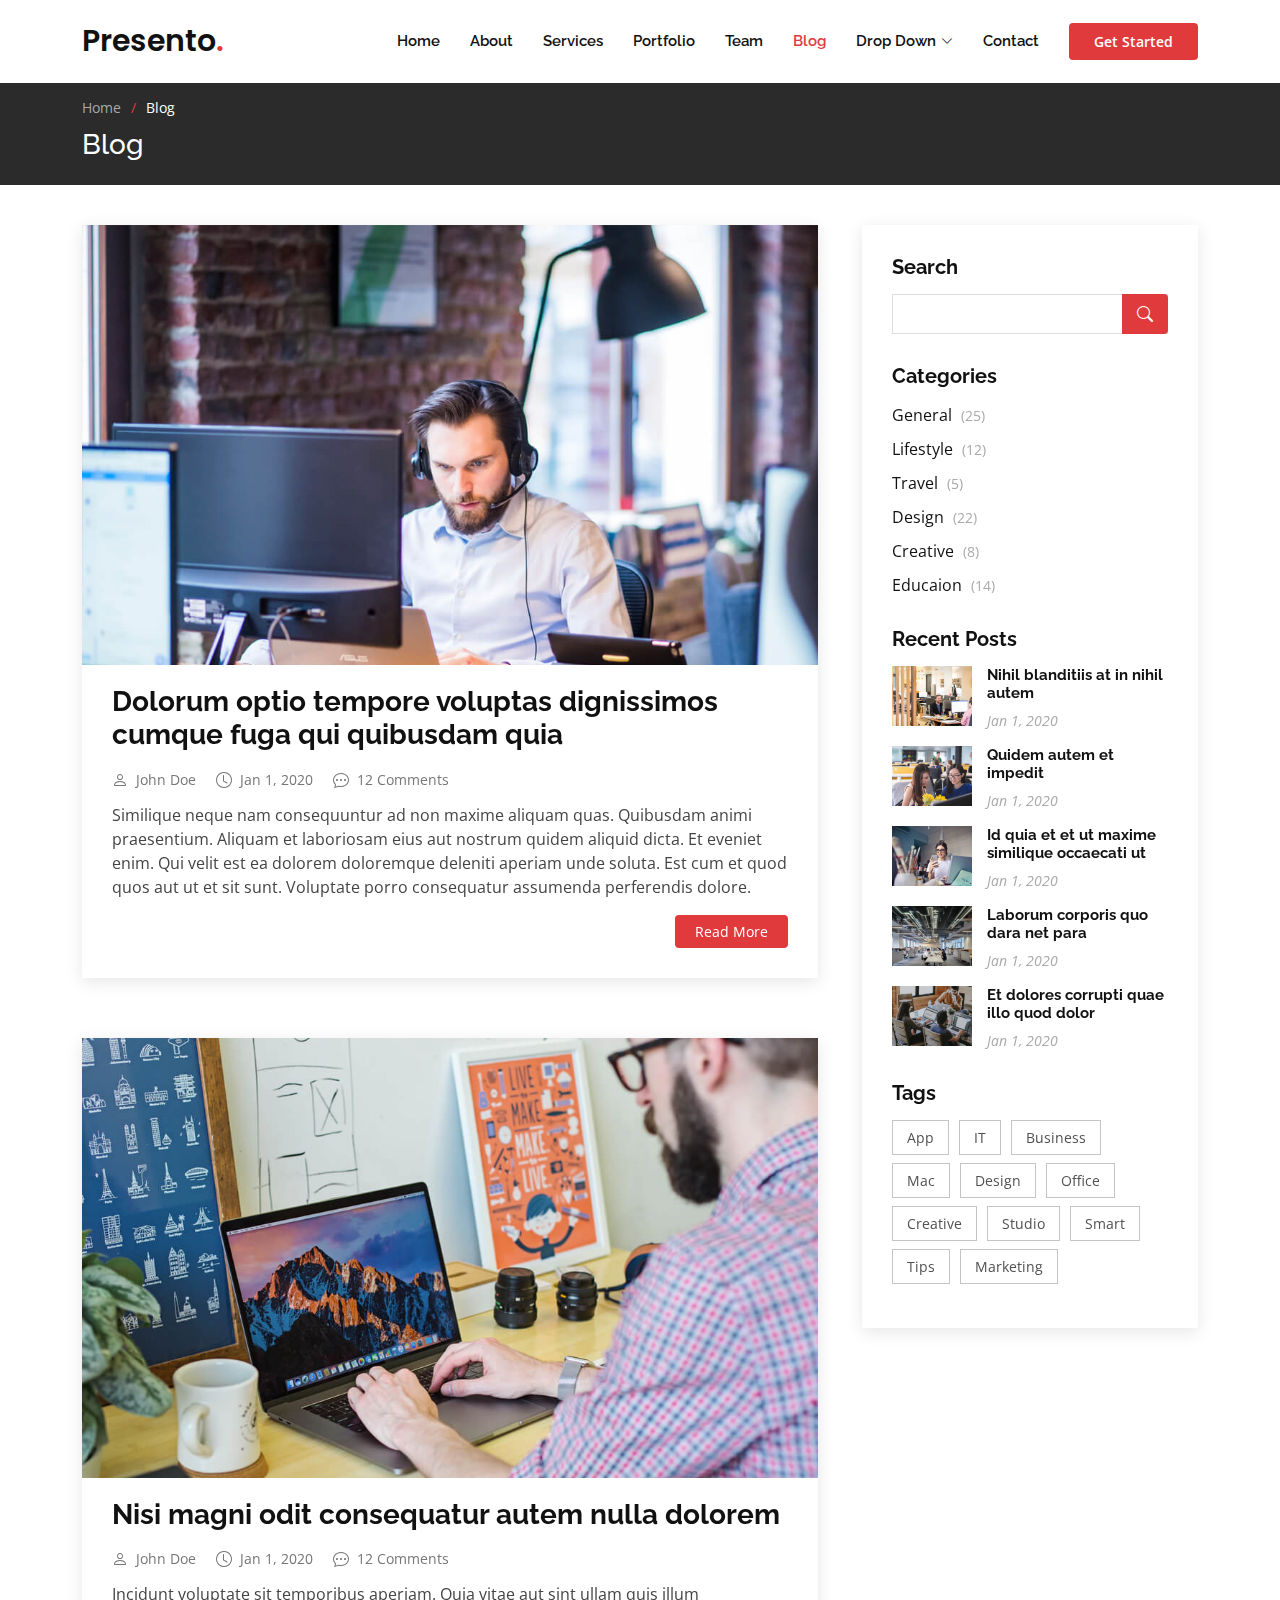
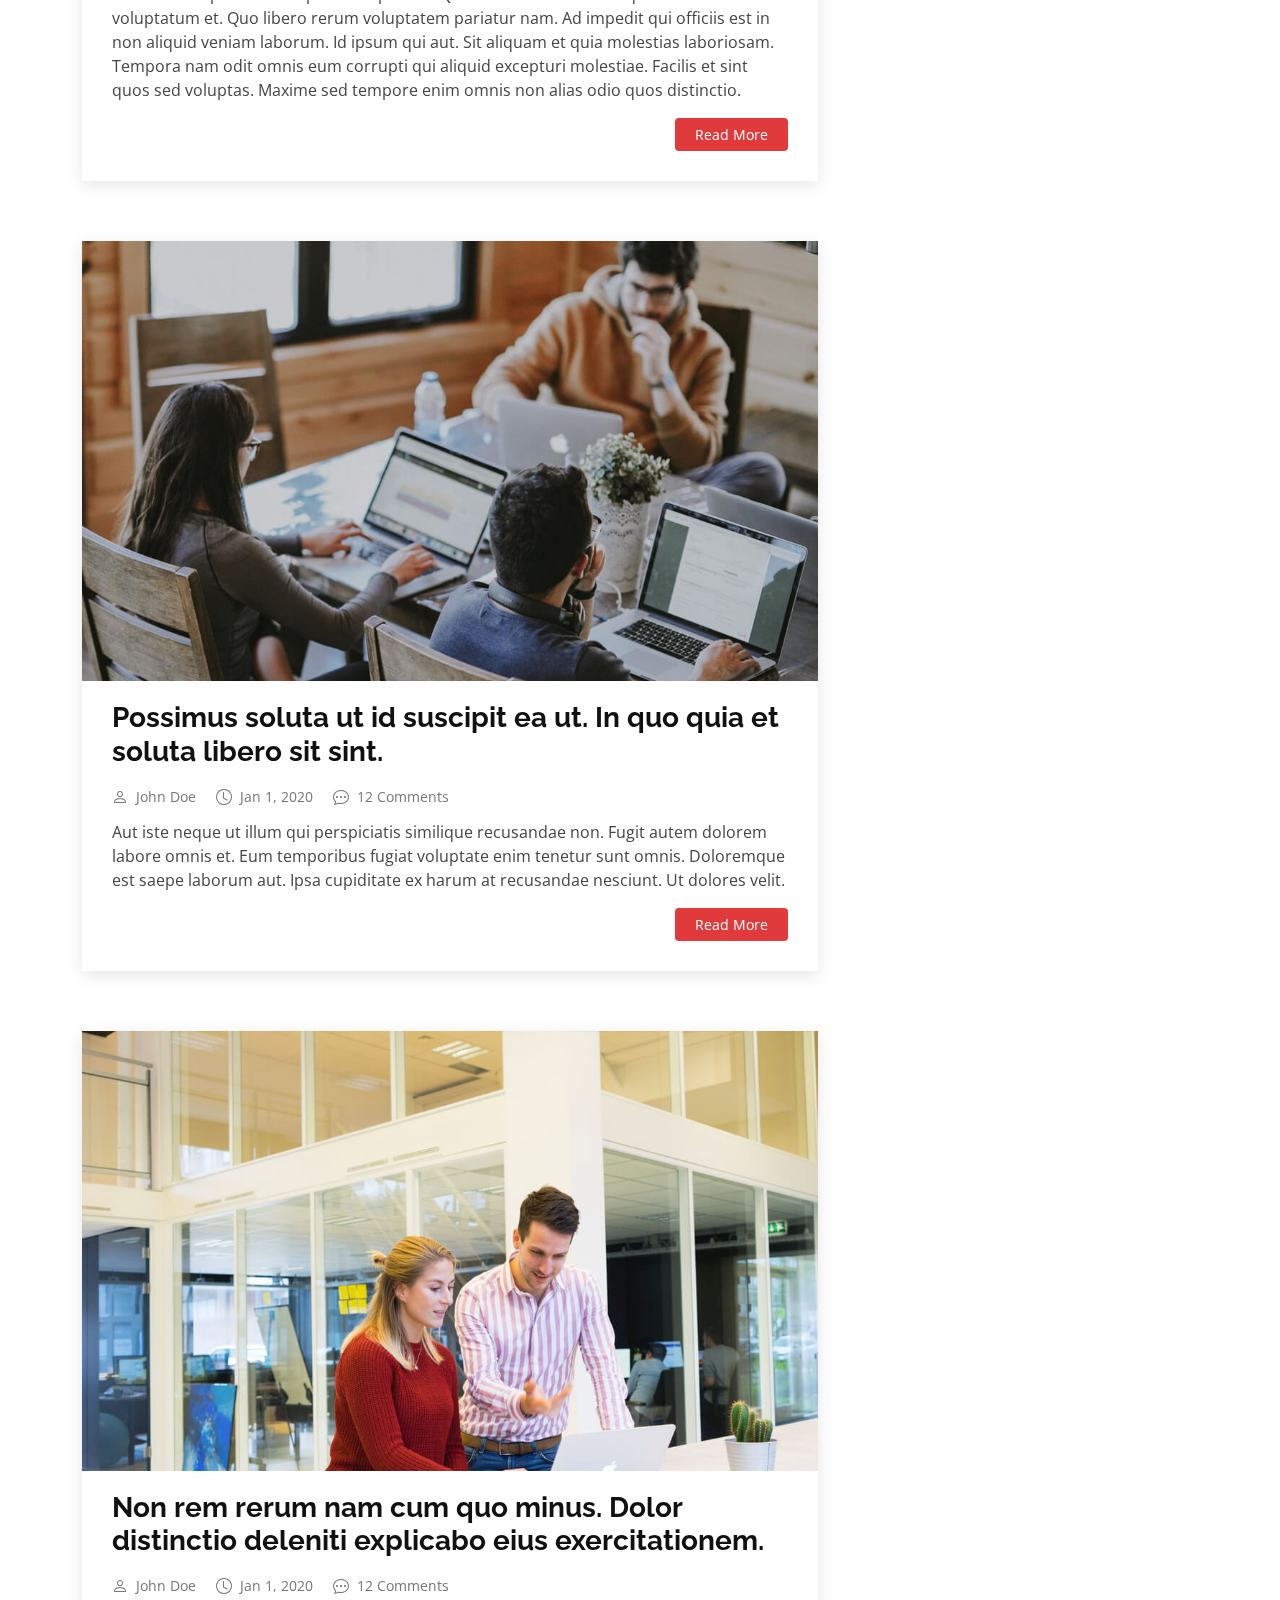
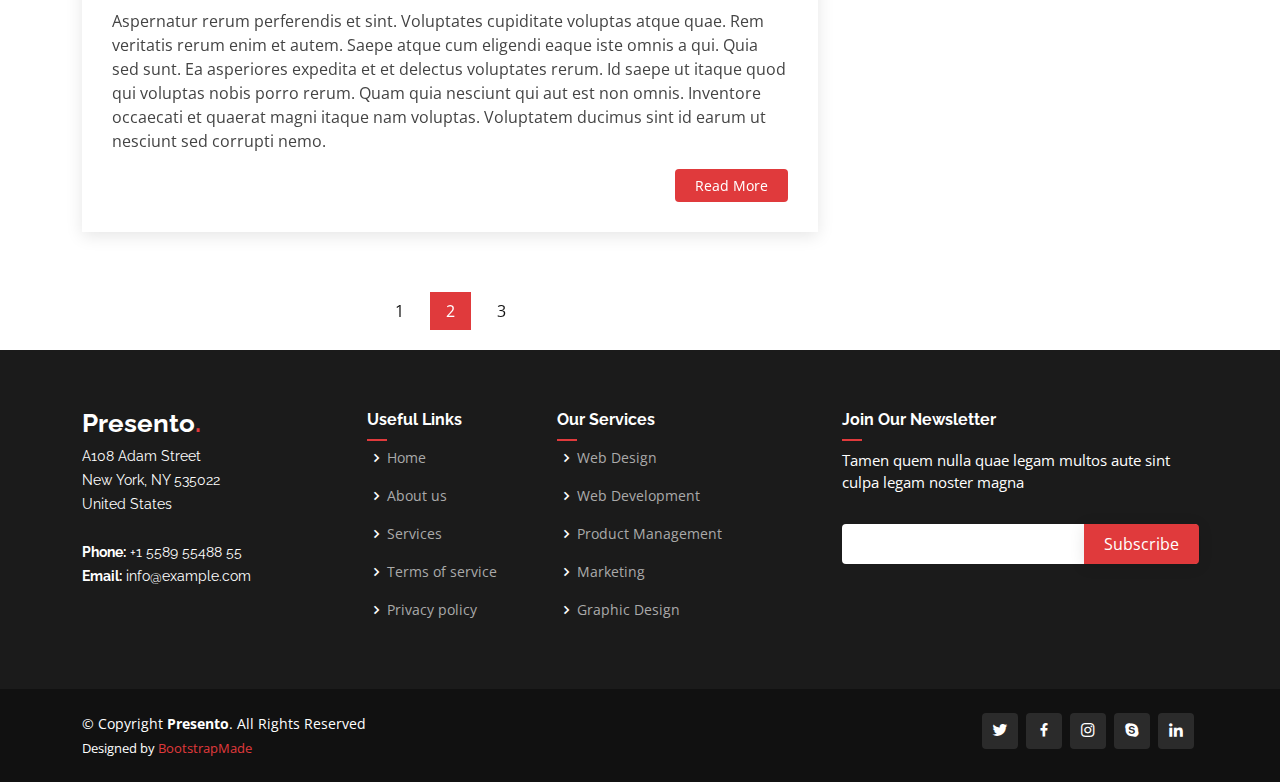
==== blog.html @ 79134aed "Adding HTML Template" ====
<!DOCTYPE html>
<html lang="en">

<head>
  <meta charset="utf-8">
  <meta content="width=device-width, initial-scale=1.0" name="viewport">

  <title>Blog - Presento Bootstrap Template</title>
  <meta content="" name="description">
  <meta content="" name="keywords">

  <!-- Favicons -->
  <link href="assets/img/favicon.png" rel="icon">
  <link href="assets/img/apple-touch-icon.png" rel="apple-touch-icon">

  <!-- Google Fonts -->
  <link href="https://fonts.googleapis.com/css?family=Open+Sans:300,300i,400,400i,600,600i,700,700i|Raleway:300,300i,400,400i,500,500i,600,600i,700,700i|Poppins:300,300i,400,400i,500,500i,600,600i,700,700i" rel="stylesheet">

  <!-- Vendor CSS Files -->
  <link href="assets/vendor/aos/aos.css" rel="stylesheet">
  <link href="assets/vendor/bootstrap/css/bootstrap.min.css" rel="stylesheet">
  <link href="assets/vendor/bootstrap-icons/bootstrap-icons.css" rel="stylesheet">
  <link href="assets/vendor/boxicons/css/boxicons.min.css" rel="stylesheet">
  <link href="assets/vendor/glightbox/css/glightbox.min.css" rel="stylesheet">
  <link href="assets/vendor/remixicon/remixicon.css" rel="stylesheet">
  <link href="assets/vendor/swiper/swiper-bundle.min.css" rel="stylesheet">

  <!-- Template Main CSS File -->
  <link href="assets/css/style.css" rel="stylesheet">

  <!-- =======================================================
  * Template Name: Presento - v3.8.1
  * Template URL: https://bootstrapmade.com/presento-bootstrap-corporate-template/
  * Author: BootstrapMade.com
  * License: https://bootstrapmade.com/license/
  ======================================================== -->
</head>

<body>

  <!-- ======= Header ======= -->
  <header id="header" class="fixed-top d-flex align-items-center">
    <div class="container d-flex align-items-center">
      <h1 class="logo me-auto"><a href="index.html">Presento<span>.</span></a></h1>
      <!-- Uncomment below if you prefer to use an image logo -->
      <!-- <a href="index.html" class="logo me-auto"><img src="assets/img/logo.png" alt=""></a>-->

      <nav id="navbar" class="navbar order-last order-lg-0">
        <ul>
          <li><a class="nav-link scrollto " href="#hero">Home</a></li>
          <li><a class="nav-link scrollto" href="#about">About</a></li>
          <li><a class="nav-link scrollto" href="#services">Services</a></li>
          <li><a class="nav-link scrollto " href="#portfolio">Portfolio</a></li>
          <li><a class="nav-link scrollto" href="#team">Team</a></li>
          <li><a class="active" href="blog.html">Blog</a></li>
          <li class="dropdown"><a href="#"><span>Drop Down</span> <i class="bi bi-chevron-down"></i></a>
            <ul>
              <li><a href="#">Drop Down 1</a></li>
              <li class="dropdown"><a href="#"><span>Deep Drop Down</span> <i class="bi bi-chevron-right"></i></a>
                <ul>
                  <li><a href="#">Deep Drop Down 1</a></li>
                  <li><a href="#">Deep Drop Down 2</a></li>
                  <li><a href="#">Deep Drop Down 3</a></li>
                  <li><a href="#">Deep Drop Down 4</a></li>
                  <li><a href="#">Deep Drop Down 5</a></li>
                </ul>
              </li>
              <li><a href="#">Drop Down 2</a></li>
              <li><a href="#">Drop Down 3</a></li>
              <li><a href="#">Drop Down 4</a></li>
            </ul>
          </li>
          <li><a class="nav-link scrollto" href="#contact">Contact</a></li>
        </ul>
        <i class="bi bi-list mobile-nav-toggle"></i>
      </nav><!-- .navbar -->

      <a href="#about" class="get-started-btn scrollto">Get Started</a>
    </div>
  </header><!-- End Header -->

  <main id="main">

    <!-- ======= Breadcrumbs ======= -->
    <section class="breadcrumbs">
      <div class="container">

        <ol>
          <li><a href="index.html">Home</a></li>
          <li>Blog</li>
        </ol>
        <h2>Blog</h2>

      </div>
    </section><!-- End Breadcrumbs -->

    <!-- ======= Blog Section ======= -->
    <section id="blog" class="blog">
      <div class="container" data-aos="fade-up">

        <div class="row">

          <div class="col-lg-8 entries">

            <article class="entry">

              <div class="entry-img">
                <img src="assets/img/blog/blog-1.jpg" alt="" class="img-fluid">
              </div>

              <h2 class="entry-title">
                <a href="blog-single.html">Dolorum optio tempore voluptas dignissimos cumque fuga qui quibusdam quia</a>
              </h2>

              <div class="entry-meta">
                <ul>
                  <li class="d-flex align-items-center"><i class="bi bi-person"></i> <a href="blog-single.html">John Doe</a></li>
                  <li class="d-flex align-items-center"><i class="bi bi-clock"></i> <a href="blog-single.html"><time datetime="2020-01-01">Jan 1, 2020</time></a></li>
                  <li class="d-flex align-items-center"><i class="bi bi-chat-dots"></i> <a href="blog-single.html">12 Comments</a></li>
                </ul>
              </div>

              <div class="entry-content">
                <p>
                  Similique neque nam consequuntur ad non maxime aliquam quas. Quibusdam animi praesentium. Aliquam et laboriosam eius aut nostrum quidem aliquid dicta.
                  Et eveniet enim. Qui velit est ea dolorem doloremque deleniti aperiam unde soluta. Est cum et quod quos aut ut et sit sunt. Voluptate porro consequatur assumenda perferendis dolore.
                </p>
                <div class="read-more">
                  <a href="blog-single.html">Read More</a>
                </div>
              </div>

            </article><!-- End blog entry -->

            <article class="entry">

              <div class="entry-img">
                <img src="assets/img/blog/blog-2.jpg" alt="" class="img-fluid">
              </div>

              <h2 class="entry-title">
                <a href="blog-single.html">Nisi magni odit consequatur autem nulla dolorem</a>
              </h2>

              <div class="entry-meta">
                <ul>
                  <li class="d-flex align-items-center"><i class="bi bi-person"></i> <a href="blog-single.html">John Doe</a></li>
                  <li class="d-flex align-items-center"><i class="bi bi-clock"></i> <a href="blog-single.html"><time datetime="2020-01-01">Jan 1, 2020</time></a></li>
                  <li class="d-flex align-items-center"><i class="bi bi-chat-dots"></i> <a href="blog-single.html">12 Comments</a></li>
                </ul>
              </div>

              <div class="entry-content">
                <p>
                  Incidunt voluptate sit temporibus aperiam. Quia vitae aut sint ullam quis illum voluptatum et. Quo libero rerum voluptatem pariatur nam.
                  Ad impedit qui officiis est in non aliquid veniam laborum. Id ipsum qui aut. Sit aliquam et quia molestias laboriosam. Tempora nam odit omnis eum corrupti qui aliquid excepturi molestiae. Facilis et sint quos sed voluptas. Maxime sed tempore enim omnis non alias odio quos distinctio.
                </p>
                <div class="read-more">
                  <a href="blog-single.html">Read More</a>
                </div>
              </div>

            </article><!-- End blog entry -->

            <article class="entry">

              <div class="entry-img">
                <img src="assets/img/blog/blog-3.jpg" alt="" class="img-fluid">
              </div>

              <h2 class="entry-title">
                <a href="blog-single.html">Possimus soluta ut id suscipit ea ut. In quo quia et soluta libero sit sint.</a>
              </h2>

              <div class="entry-meta">
                <ul>
                  <li class="d-flex align-items-center"><i class="bi bi-person"></i> <a href="blog-single.html">John Doe</a></li>
                  <li class="d-flex align-items-center"><i class="bi bi-clock"></i> <a href="blog-single.html"><time datetime="2020-01-01">Jan 1, 2020</time></a></li>
                  <li class="d-flex align-items-center"><i class="bi bi-chat-dots"></i> <a href="blog-single.html">12 Comments</a></li>
                </ul>
              </div>

              <div class="entry-content">
                <p>
                  Aut iste neque ut illum qui perspiciatis similique recusandae non. Fugit autem dolorem labore omnis et. Eum temporibus fugiat voluptate enim tenetur sunt omnis.
                  Doloremque est saepe laborum aut. Ipsa cupiditate ex harum at recusandae nesciunt. Ut dolores velit.
                </p>
                <div class="read-more">
                  <a href="blog-single.html">Read More</a>
                </div>
              </div>

            </article><!-- End blog entry -->

            <article class="entry">

              <div class="entry-img">
                <img src="assets/img/blog/blog-4.jpg" alt="" class="img-fluid">
              </div>

              <h2 class="entry-title">
                <a href="blog-single.html">Non rem rerum nam cum quo minus. Dolor distinctio deleniti explicabo eius exercitationem.</a>
              </h2>

              <div class="entry-meta">
                <ul>
                  <li class="d-flex align-items-center"><i class="bi bi-person"></i> <a href="blog-single.html">John Doe</a></li>
                  <li class="d-flex align-items-center"><i class="bi bi-clock"></i> <a href="blog-single.html"><time datetime="2020-01-01">Jan 1, 2020</time></a></li>
                  <li class="d-flex align-items-center"><i class="bi bi-chat-dots"></i> <a href="blog-single.html">12 Comments</a></li>
                </ul>
              </div>

              <div class="entry-content">
                <p>
                  Aspernatur rerum perferendis et sint. Voluptates cupiditate voluptas atque quae. Rem veritatis rerum enim et autem. Saepe atque cum eligendi eaque iste omnis a qui.
                  Quia sed sunt. Ea asperiores expedita et et delectus voluptates rerum. Id saepe ut itaque quod qui voluptas nobis porro rerum. Quam quia nesciunt qui aut est non omnis. Inventore occaecati et quaerat magni itaque nam voluptas. Voluptatem ducimus sint id earum ut nesciunt sed corrupti nemo.
                </p>
                <div class="read-more">
                  <a href="blog-single.html">Read More</a>
                </div>
              </div>

            </article><!-- End blog entry -->

            <div class="blog-pagination">
              <ul class="justify-content-center">
                <li><a href="#">1</a></li>
                <li class="active"><a href="#">2</a></li>
                <li><a href="#">3</a></li>
              </ul>
            </div>

          </div><!-- End blog entries list -->

          <div class="col-lg-4">

            <div class="sidebar">

              <h3 class="sidebar-title">Search</h3>
              <div class="sidebar-item search-form">
                <form action="">
                  <input type="text">
                  <button type="submit"><i class="bi bi-search"></i></button>
                </form>
              </div><!-- End sidebar search formn-->

              <h3 class="sidebar-title">Categories</h3>
              <div class="sidebar-item categories">
                <ul>
                  <li><a href="#">General <span>(25)</span></a></li>
                  <li><a href="#">Lifestyle <span>(12)</span></a></li>
                  <li><a href="#">Travel <span>(5)</span></a></li>
                  <li><a href="#">Design <span>(22)</span></a></li>
                  <li><a href="#">Creative <span>(8)</span></a></li>
                  <li><a href="#">Educaion <span>(14)</span></a></li>
                </ul>
              </div><!-- End sidebar categories-->

              <h3 class="sidebar-title">Recent Posts</h3>
              <div class="sidebar-item recent-posts">
                <div class="post-item clearfix">
                  <img src="assets/img/blog/blog-recent-1.jpg" alt="">
                  <h4><a href="blog-single.html">Nihil blanditiis at in nihil autem</a></h4>
                  <time datetime="2020-01-01">Jan 1, 2020</time>
                </div>

                <div class="post-item clearfix">
                  <img src="assets/img/blog/blog-recent-2.jpg" alt="">
                  <h4><a href="blog-single.html">Quidem autem et impedit</a></h4>
                  <time datetime="2020-01-01">Jan 1, 2020</time>
                </div>

                <div class="post-item clearfix">
                  <img src="assets/img/blog/blog-recent-3.jpg" alt="">
                  <h4><a href="blog-single.html">Id quia et et ut maxime similique occaecati ut</a></h4>
                  <time datetime="2020-01-01">Jan 1, 2020</time>
                </div>

                <div class="post-item clearfix">
                  <img src="assets/img/blog/blog-recent-4.jpg" alt="">
                  <h4><a href="blog-single.html">Laborum corporis quo dara net para</a></h4>
                  <time datetime="2020-01-01">Jan 1, 2020</time>
                </div>

                <div class="post-item clearfix">
                  <img src="assets/img/blog/blog-recent-5.jpg" alt="">
                  <h4><a href="blog-single.html">Et dolores corrupti quae illo quod dolor</a></h4>
                  <time datetime="2020-01-01">Jan 1, 2020</time>
                </div>

              </div><!-- End sidebar recent posts-->

              <h3 class="sidebar-title">Tags</h3>
              <div class="sidebar-item tags">
                <ul>
                  <li><a href="#">App</a></li>
                  <li><a href="#">IT</a></li>
                  <li><a href="#">Business</a></li>
                  <li><a href="#">Mac</a></li>
                  <li><a href="#">Design</a></li>
                  <li><a href="#">Office</a></li>
                  <li><a href="#">Creative</a></li>
                  <li><a href="#">Studio</a></li>
                  <li><a href="#">Smart</a></li>
                  <li><a href="#">Tips</a></li>
                  <li><a href="#">Marketing</a></li>
                </ul>
              </div><!-- End sidebar tags-->

            </div><!-- End sidebar -->

          </div><!-- End blog sidebar -->

        </div>

      </div>
    </section><!-- End Blog Section -->

  </main><!-- End #main -->

  <!-- ======= Footer ======= -->
  <footer id="footer">

    <div class="footer-top">
      <div class="container">
        <div class="row">

          <div class="col-lg-3 col-md-6 footer-contact">
            <h3>Presento<span>.</span></h3>
            <p>
              A108 Adam Street <br>
              New York, NY 535022<br>
              United States <br><br>
              <strong>Phone:</strong> +1 5589 55488 55<br>
              <strong>Email:</strong> info@example.com<br>
            </p>
          </div>

          <div class="col-lg-2 col-md-6 footer-links">
            <h4>Useful Links</h4>
            <ul>
              <li><i class="bx bx-chevron-right"></i> <a href="#">Home</a></li>
              <li><i class="bx bx-chevron-right"></i> <a href="#">About us</a></li>
              <li><i class="bx bx-chevron-right"></i> <a href="#">Services</a></li>
              <li><i class="bx bx-chevron-right"></i> <a href="#">Terms of service</a></li>
              <li><i class="bx bx-chevron-right"></i> <a href="#">Privacy policy</a></li>
            </ul>
          </div>

          <div class="col-lg-3 col-md-6 footer-links">
            <h4>Our Services</h4>
            <ul>
              <li><i class="bx bx-chevron-right"></i> <a href="#">Web Design</a></li>
              <li><i class="bx bx-chevron-right"></i> <a href="#">Web Development</a></li>
              <li><i class="bx bx-chevron-right"></i> <a href="#">Product Management</a></li>
              <li><i class="bx bx-chevron-right"></i> <a href="#">Marketing</a></li>
              <li><i class="bx bx-chevron-right"></i> <a href="#">Graphic Design</a></li>
            </ul>
          </div>

          <div class="col-lg-4 col-md-6 footer-newsletter">
            <h4>Join Our Newsletter</h4>
            <p>Tamen quem nulla quae legam multos aute sint culpa legam noster magna</p>
            <form action="" method="post">
              <input type="email" name="email"><input type="submit" value="Subscribe">
            </form>
          </div>

        </div>
      </div>
    </div>

    <div class="container d-md-flex py-4">

      <div class="me-md-auto text-center text-md-start">
        <div class="copyright">
          &copy; Copyright <strong><span>Presento</span></strong>. All Rights Reserved
        </div>
        <div class="credits">
          <!-- All the links in the footer should remain intact. -->
          <!-- You can delete the links only if you purchased the pro version. -->
          <!-- Licensing information: https://bootstrapmade.com/license/ -->
          <!-- Purchase the pro version with working PHP/AJAX contact form: https://bootstrapmade.com/presento-bootstrap-corporate-template/ -->
          Designed by <a href="https://bootstrapmade.com/">BootstrapMade</a>
        </div>
      </div>
      <div class="social-links text-center text-md-end pt-3 pt-md-0">
        <a href="#" class="twitter"><i class="bx bxl-twitter"></i></a>
        <a href="#" class="facebook"><i class="bx bxl-facebook"></i></a>
        <a href="#" class="instagram"><i class="bx bxl-instagram"></i></a>
        <a href="#" class="google-plus"><i class="bx bxl-skype"></i></a>
        <a href="#" class="linkedin"><i class="bx bxl-linkedin"></i></a>
      </div>
    </div>
  </footer><!-- End Footer -->

  <a href="#" class="back-to-top d-flex align-items-center justify-content-center"><i class="bi bi-arrow-up-short"></i></a>

  <!-- Vendor JS Files -->
  <script src="assets/vendor/purecounter/purecounter_vanilla.js"></script>
  <script src="assets/vendor/aos/aos.js"></script>
  <script src="assets/vendor/bootstrap/js/bootstrap.bundle.min.js"></script>
  <script src="assets/vendor/glightbox/js/glightbox.min.js"></script>
  <script src="assets/vendor/isotope-layout/isotope.pkgd.min.js"></script>
  <script src="assets/vendor/swiper/swiper-bundle.min.js"></script>
  <script src="assets/vendor/php-email-form/validate.js"></script>

  <!-- Template Main JS File -->
  <script src="assets/js/main.js"></script>

</body>

</html>
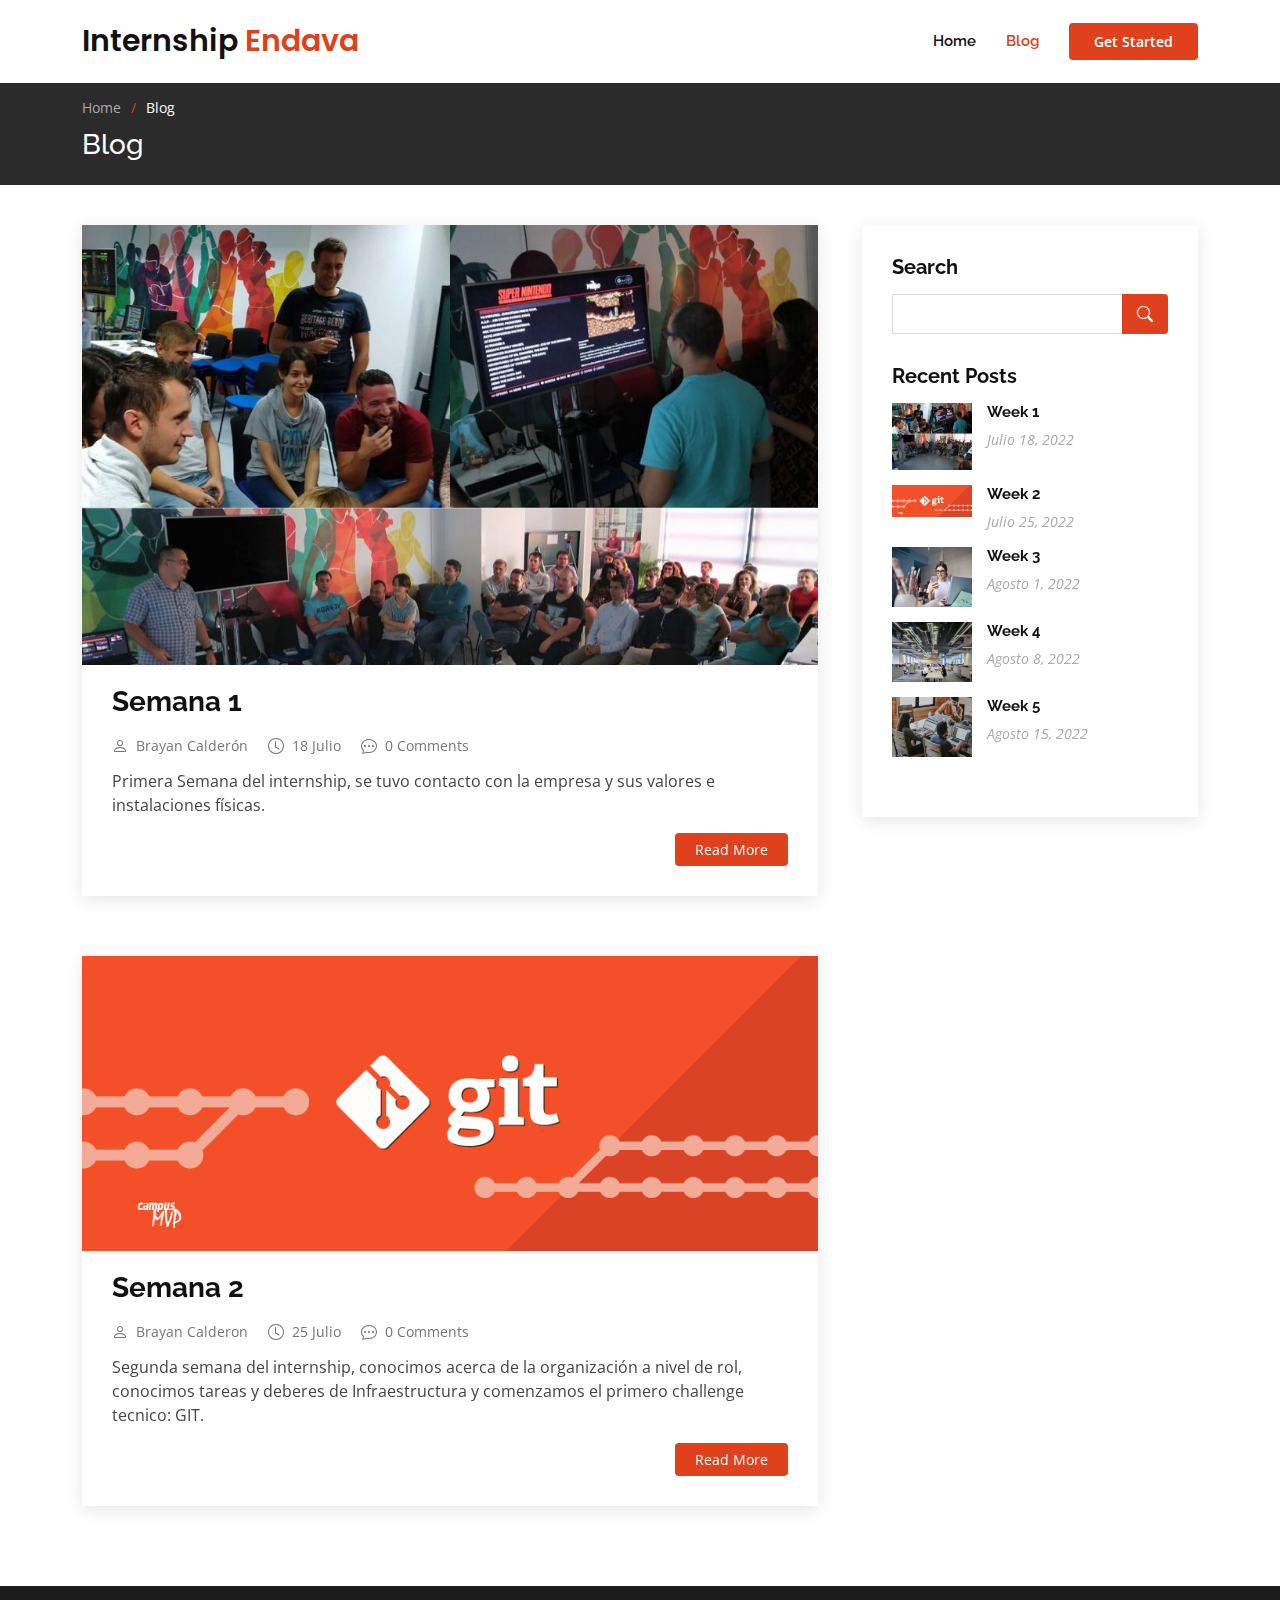
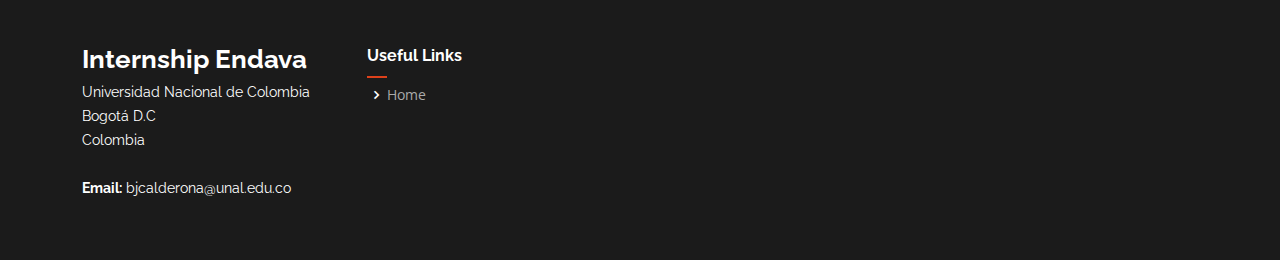
==== commit f7cef4c4: "Se han agregado la semana 1 y 2 del internship, se ha arreglado la pagina de blogs, y pequeños arreg" ====
--- a/blog.html
+++ b/blog.html
@@ -5,7 +5,7 @@
   <meta charset="utf-8">
   <meta content="width=device-width, initial-scale=1.0" name="viewport">
 
-  <title>Blog - Presento Bootstrap Template</title>
+  <title>Blog</title>
   <meta content="" name="description">
   <meta content="" name="keywords">
 
@@ -41,41 +41,19 @@
   <!-- ======= Header ======= -->
   <header id="header" class="fixed-top d-flex align-items-center">
     <div class="container d-flex align-items-center">
-      <h1 class="logo me-auto"><a href="index.html">Presento<span>.</span></a></h1>
+      <h1 class="logo me-auto"><a href="index.html">Internship <span>Endava</span></a></h1>
       <!-- Uncomment below if you prefer to use an image logo -->
       <!-- <a href="index.html" class="logo me-auto"><img src="assets/img/logo.png" alt=""></a>-->
 
       <nav id="navbar" class="navbar order-last order-lg-0">
         <ul>
-          <li><a class="nav-link scrollto " href="#hero">Home</a></li>
-          <li><a class="nav-link scrollto" href="#about">About</a></li>
-          <li><a class="nav-link scrollto" href="#services">Services</a></li>
-          <li><a class="nav-link scrollto " href="#portfolio">Portfolio</a></li>
-          <li><a class="nav-link scrollto" href="#team">Team</a></li>
+          <li><a class="nav-link scrollto " href="index.html">Home</a></li>
           <li><a class="active" href="blog.html">Blog</a></li>
-          <li class="dropdown"><a href="#"><span>Drop Down</span> <i class="bi bi-chevron-down"></i></a>
-            <ul>
-              <li><a href="#">Drop Down 1</a></li>
-              <li class="dropdown"><a href="#"><span>Deep Drop Down</span> <i class="bi bi-chevron-right"></i></a>
-                <ul>
-                  <li><a href="#">Deep Drop Down 1</a></li>
-                  <li><a href="#">Deep Drop Down 2</a></li>
-                  <li><a href="#">Deep Drop Down 3</a></li>
-                  <li><a href="#">Deep Drop Down 4</a></li>
-                  <li><a href="#">Deep Drop Down 5</a></li>
-                </ul>
-              </li>
-              <li><a href="#">Drop Down 2</a></li>
-              <li><a href="#">Drop Down 3</a></li>
-              <li><a href="#">Drop Down 4</a></li>
-            </ul>
-          </li>
-          <li><a class="nav-link scrollto" href="#contact">Contact</a></li>
         </ul>
         <i class="bi bi-list mobile-nav-toggle"></i>
       </nav><!-- .navbar -->
 
-      <a href="#about" class="get-started-btn scrollto">Get Started</a>
+      <a href="index.html" class="get-started-btn scrollto">Get Started</a>
     </div>
   </header><!-- End Header -->
 
@@ -105,28 +83,27 @@
             <article class="entry">
 
               <div class="entry-img">
-                <img src="assets/img/blog/blog-1.jpg" alt="" class="img-fluid">
+                <img src="assets/img/blog/week1/passiton.jpg" alt="" class="img-fluid">
               </div>
 
               <h2 class="entry-title">
-                <a href="blog-single.html">Dolorum optio tempore voluptas dignissimos cumque fuga qui quibusdam quia</a>
+                <a href="weeks/week1.html">Semana 1 </a>
               </h2>
 
               <div class="entry-meta">
                 <ul>
-                  <li class="d-flex align-items-center"><i class="bi bi-person"></i> <a href="blog-single.html">John Doe</a></li>
-                  <li class="d-flex align-items-center"><i class="bi bi-clock"></i> <a href="blog-single.html"><time datetime="2020-01-01">Jan 1, 2020</time></a></li>
-                  <li class="d-flex align-items-center"><i class="bi bi-chat-dots"></i> <a href="blog-single.html">12 Comments</a></li>
+                  <li class="d-flex align-items-center"><i class="bi bi-person"></i> <a href="blog-single.html">Brayan Calderón</a></li>
+                  <li class="d-flex align-items-center"><i class="bi bi-clock"></i> <a href="blog-single.html"><time datetime="2020-01-01">18 Julio</time></a></li>
+                  <li class="d-flex align-items-center"><i class="bi bi-chat-dots"></i> <a href="blog-single.html">0 Comments</a></li>
                 </ul>
               </div>
 
               <div class="entry-content">
                 <p>
-                  Similique neque nam consequuntur ad non maxime aliquam quas. Quibusdam animi praesentium. Aliquam et laboriosam eius aut nostrum quidem aliquid dicta.
-                  Et eveniet enim. Qui velit est ea dolorem doloremque deleniti aperiam unde soluta. Est cum et quod quos aut ut et sit sunt. Voluptate porro consequatur assumenda perferendis dolore.
+                  Primera Semana del internship, se tuvo contacto con la empresa y sus valores e instalaciones físicas.
                 </p>
                 <div class="read-more">
-                  <a href="blog-single.html">Read More</a>
+                  <a href="weeks/week1.html">Read More</a>
                 </div>
               </div>
 
@@ -135,100 +112,36 @@
             <article class="entry">
 
               <div class="entry-img">
-                <img src="assets/img/blog/blog-2.jpg" alt="" class="img-fluid">
+                <img src="assets/img/blog/week2/git.png" alt="" class="img-fluid">
               </div>
 
               <h2 class="entry-title">
-                <a href="blog-single.html">Nisi magni odit consequatur autem nulla dolorem</a>
+                <a href="weeks/week2.html">Semana 2</a>
               </h2>
 
               <div class="entry-meta">
                 <ul>
-                  <li class="d-flex align-items-center"><i class="bi bi-person"></i> <a href="blog-single.html">John Doe</a></li>
-                  <li class="d-flex align-items-center"><i class="bi bi-clock"></i> <a href="blog-single.html"><time datetime="2020-01-01">Jan 1, 2020</time></a></li>
-                  <li class="d-flex align-items-center"><i class="bi bi-chat-dots"></i> <a href="blog-single.html">12 Comments</a></li>
+                  <li class="d-flex align-items-center"><i class="bi bi-person"></i> <a href="blog-single.html">Brayan Calderon</a></li>
+                  <li class="d-flex align-items-center"><i class="bi bi-clock"></i> <a href="blog-single.html"><time datetime="2020-01-01">25 Julio</time></a></li>
+                  <li class="d-flex align-items-center"><i class="bi bi-chat-dots"></i> <a href="blog-single.html">0 Comments</a></li>
                 </ul>
               </div>
 
               <div class="entry-content">
                 <p>
-                  Incidunt voluptate sit temporibus aperiam. Quia vitae aut sint ullam quis illum voluptatum et. Quo libero rerum voluptatem pariatur nam.
-                  Ad impedit qui officiis est in non aliquid veniam laborum. Id ipsum qui aut. Sit aliquam et quia molestias laboriosam. Tempora nam odit omnis eum corrupti qui aliquid excepturi molestiae. Facilis et sint quos sed voluptas. Maxime sed tempore enim omnis non alias odio quos distinctio.
+                  Segunda semana del internship, conocimos acerca de la organización a nivel de rol, conocimos tareas y deberes 
+                  de Infraestructura y comenzamos el primero challenge tecnico: GIT.
                 </p>
                 <div class="read-more">
-                  <a href="blog-single.html">Read More</a>
+                  <a href="weeks/week2.html">Read More</a>
                 </div>
               </div>
 
             </article><!-- End blog entry -->
 
-            <article class="entry">
-
-              <div class="entry-img">
-                <img src="assets/img/blog/blog-3.jpg" alt="" class="img-fluid">
-              </div>
-
-              <h2 class="entry-title">
-                <a href="blog-single.html">Possimus soluta ut id suscipit ea ut. In quo quia et soluta libero sit sint.</a>
-              </h2>
-
-              <div class="entry-meta">
-                <ul>
-                  <li class="d-flex align-items-center"><i class="bi bi-person"></i> <a href="blog-single.html">John Doe</a></li>
-                  <li class="d-flex align-items-center"><i class="bi bi-clock"></i> <a href="blog-single.html"><time datetime="2020-01-01">Jan 1, 2020</time></a></li>
-                  <li class="d-flex align-items-center"><i class="bi bi-chat-dots"></i> <a href="blog-single.html">12 Comments</a></li>
-                </ul>
-              </div>
-
-              <div class="entry-content">
-                <p>
-                  Aut iste neque ut illum qui perspiciatis similique recusandae non. Fugit autem dolorem labore omnis et. Eum temporibus fugiat voluptate enim tenetur sunt omnis.
-                  Doloremque est saepe laborum aut. Ipsa cupiditate ex harum at recusandae nesciunt. Ut dolores velit.
-                </p>
-                <div class="read-more">
-                  <a href="blog-single.html">Read More</a>
-                </div>
-              </div>
-
-            </article><!-- End blog entry -->
-
-            <article class="entry">
-
-              <div class="entry-img">
-                <img src="assets/img/blog/blog-4.jpg" alt="" class="img-fluid">
-              </div>
-
-              <h2 class="entry-title">
-                <a href="blog-single.html">Non rem rerum nam cum quo minus. Dolor distinctio deleniti explicabo eius exercitationem.</a>
-              </h2>
-
-              <div class="entry-meta">
-                <ul>
-                  <li class="d-flex align-items-center"><i class="bi bi-person"></i> <a href="blog-single.html">John Doe</a></li>
-                  <li class="d-flex align-items-center"><i class="bi bi-clock"></i> <a href="blog-single.html"><time datetime="2020-01-01">Jan 1, 2020</time></a></li>
-                  <li class="d-flex align-items-center"><i class="bi bi-chat-dots"></i> <a href="blog-single.html">12 Comments</a></li>
-                </ul>
-              </div>
-
-              <div class="entry-content">
-                <p>
-                  Aspernatur rerum perferendis et sint. Voluptates cupiditate voluptas atque quae. Rem veritatis rerum enim et autem. Saepe atque cum eligendi eaque iste omnis a qui.
-                  Quia sed sunt. Ea asperiores expedita et et delectus voluptates rerum. Id saepe ut itaque quod qui voluptas nobis porro rerum. Quam quia nesciunt qui aut est non omnis. Inventore occaecati et quaerat magni itaque nam voluptas. Voluptatem ducimus sint id earum ut nesciunt sed corrupti nemo.
-                </p>
-                <div class="read-more">
-                  <a href="blog-single.html">Read More</a>
-                </div>
-              </div>
-
-            </article><!-- End blog entry -->
-
-            <div class="blog-pagination">
-              <ul class="justify-content-center">
-                <li><a href="#">1</a></li>
-                <li class="active"><a href="#">2</a></li>
-                <li><a href="#">3</a></li>
-              </ul>
-            </div>
+            
+
+    
 
           </div><!-- End blog entries list -->
 
@@ -244,68 +157,42 @@
                 </form>
               </div><!-- End sidebar search formn-->
 
-              <h3 class="sidebar-title">Categories</h3>
-              <div class="sidebar-item categories">
-                <ul>
-                  <li><a href="#">General <span>(25)</span></a></li>
-                  <li><a href="#">Lifestyle <span>(12)</span></a></li>
-                  <li><a href="#">Travel <span>(5)</span></a></li>
-                  <li><a href="#">Design <span>(22)</span></a></li>
-                  <li><a href="#">Creative <span>(8)</span></a></li>
-                  <li><a href="#">Educaion <span>(14)</span></a></li>
-                </ul>
-              </div><!-- End sidebar categories-->
+              
 
               <h3 class="sidebar-title">Recent Posts</h3>
               <div class="sidebar-item recent-posts">
                 <div class="post-item clearfix">
-                  <img src="assets/img/blog/blog-recent-1.jpg" alt="">
-                  <h4><a href="blog-single.html">Nihil blanditiis at in nihil autem</a></h4>
-                  <time datetime="2020-01-01">Jan 1, 2020</time>
-                </div>
-
-                <div class="post-item clearfix">
-                  <img src="assets/img/blog/blog-recent-2.jpg" alt="">
-                  <h4><a href="blog-single.html">Quidem autem et impedit</a></h4>
-                  <time datetime="2020-01-01">Jan 1, 2020</time>
+                  <img src="assets/img/blog/week1/passiton.jpg" alt="">
+                  <h4><a href="weeks/week1.html">Week 1</a></h4>
+                  <time datetime="2022-07-18">Julio 18, 2022</time>
+                </div>
+
+                <div class="post-item clearfix">
+                  <img src="assets/img/blog/week2/git.png" alt="">
+                  <h4><a href="weeks/week2.html">Week 2</a></h4>
+                  <time datetime="2020-01-01">Julio 25, 2022</time>
                 </div>
 
                 <div class="post-item clearfix">
                   <img src="assets/img/blog/blog-recent-3.jpg" alt="">
-                  <h4><a href="blog-single.html">Id quia et et ut maxime similique occaecati ut</a></h4>
-                  <time datetime="2020-01-01">Jan 1, 2020</time>
+                  <h4><a href="weeks/week3.html">Week 3</a></h4>
+                  <time datetime="2020-01-01">Agosto 1, 2022</time>
                 </div>
 
                 <div class="post-item clearfix">
                   <img src="assets/img/blog/blog-recent-4.jpg" alt="">
-                  <h4><a href="blog-single.html">Laborum corporis quo dara net para</a></h4>
-                  <time datetime="2020-01-01">Jan 1, 2020</time>
+                  <h4><a href="weeks/week4.html">Week 4</a></h4>
+                  <time datetime="2020-01-01">Agosto 8, 2022</time>
                 </div>
 
                 <div class="post-item clearfix">
                   <img src="assets/img/blog/blog-recent-5.jpg" alt="">
-                  <h4><a href="blog-single.html">Et dolores corrupti quae illo quod dolor</a></h4>
-                  <time datetime="2020-01-01">Jan 1, 2020</time>
+                  <h4><a href="weeks/week5.html">Week 5</a></h4>
+                  <time datetime="2020-01-01">Agosto 15, 2022</time>
                 </div>
 
               </div><!-- End sidebar recent posts-->
 
-              <h3 class="sidebar-title">Tags</h3>
-              <div class="sidebar-item tags">
-                <ul>
-                  <li><a href="#">App</a></li>
-                  <li><a href="#">IT</a></li>
-                  <li><a href="#">Business</a></li>
-                  <li><a href="#">Mac</a></li>
-                  <li><a href="#">Design</a></li>
-                  <li><a href="#">Office</a></li>
-                  <li><a href="#">Creative</a></li>
-                  <li><a href="#">Studio</a></li>
-                  <li><a href="#">Smart</a></li>
-                  <li><a href="#">Tips</a></li>
-                  <li><a href="#">Marketing</a></li>
-                </ul>
-              </div><!-- End sidebar tags-->
 
             </div><!-- End sidebar -->
 
@@ -318,21 +205,20 @@
 
   </main><!-- End #main -->
 
-  <!-- ======= Footer ======= -->
-  <footer id="footer">
+   <!-- ======= Footer ======= -->
+   <footer id="footer">
 
     <div class="footer-top">
       <div class="container">
         <div class="row">
 
           <div class="col-lg-3 col-md-6 footer-contact">
-            <h3>Presento<span>.</span></h3>
+            <h3>Internship Endava</h3>
             <p>
-              A108 Adam Street <br>
-              New York, NY 535022<br>
-              United States <br><br>
-              <strong>Phone:</strong> +1 5589 55488 55<br>
-              <strong>Email:</strong> info@example.com<br>
+              Universidad Nacional de Colombia <br>
+              Bogotá D.C <br>
+              Colombia <br><br>
+              <strong>Email:</strong> bjcalderona@unal.edu.co<br>
             </p>
           </div>
 
@@ -340,58 +226,13 @@
             <h4>Useful Links</h4>
             <ul>
               <li><i class="bx bx-chevron-right"></i> <a href="#">Home</a></li>
-              <li><i class="bx bx-chevron-right"></i> <a href="#">About us</a></li>
-              <li><i class="bx bx-chevron-right"></i> <a href="#">Services</a></li>
-              <li><i class="bx bx-chevron-right"></i> <a href="#">Terms of service</a></li>
-              <li><i class="bx bx-chevron-right"></i> <a href="#">Privacy policy</a></li>
             </ul>
-          </div>
-
-          <div class="col-lg-3 col-md-6 footer-links">
-            <h4>Our Services</h4>
-            <ul>
-              <li><i class="bx bx-chevron-right"></i> <a href="#">Web Design</a></li>
-              <li><i class="bx bx-chevron-right"></i> <a href="#">Web Development</a></li>
-              <li><i class="bx bx-chevron-right"></i> <a href="#">Product Management</a></li>
-              <li><i class="bx bx-chevron-right"></i> <a href="#">Marketing</a></li>
-              <li><i class="bx bx-chevron-right"></i> <a href="#">Graphic Design</a></li>
-            </ul>
-          </div>
-
-          <div class="col-lg-4 col-md-6 footer-newsletter">
-            <h4>Join Our Newsletter</h4>
-            <p>Tamen quem nulla quae legam multos aute sint culpa legam noster magna</p>
-            <form action="" method="post">
-              <input type="email" name="email"><input type="submit" value="Subscribe">
-            </form>
           </div>
 
         </div>
       </div>
     </div>
 
-    <div class="container d-md-flex py-4">
-
-      <div class="me-md-auto text-center text-md-start">
-        <div class="copyright">
-          &copy; Copyright <strong><span>Presento</span></strong>. All Rights Reserved
-        </div>
-        <div class="credits">
-          <!-- All the links in the footer should remain intact. -->
-          <!-- You can delete the links only if you purchased the pro version. -->
-          <!-- Licensing information: https://bootstrapmade.com/license/ -->
-          <!-- Purchase the pro version with working PHP/AJAX contact form: https://bootstrapmade.com/presento-bootstrap-corporate-template/ -->
-          Designed by <a href="https://bootstrapmade.com/">BootstrapMade</a>
-        </div>
-      </div>
-      <div class="social-links text-center text-md-end pt-3 pt-md-0">
-        <a href="#" class="twitter"><i class="bx bxl-twitter"></i></a>
-        <a href="#" class="facebook"><i class="bx bxl-facebook"></i></a>
-        <a href="#" class="instagram"><i class="bx bxl-instagram"></i></a>
-        <a href="#" class="google-plus"><i class="bx bxl-skype"></i></a>
-        <a href="#" class="linkedin"><i class="bx bxl-linkedin"></i></a>
-      </div>
-    </div>
   </footer><!-- End Footer -->
 
   <a href="#" class="back-to-top d-flex align-items-center justify-content-center"><i class="bi bi-arrow-up-short"></i></a>
--- a/assets/css/style.css
+++ b/assets/css/style.css
@@ -1,10 +1,10 @@
-/**
-* Template Name: Presento - v3.8.1
-* Template URL: https://bootstrapmade.com/presento-bootstrap-corporate-template/
-* Author: BootstrapMade.com
-* License: https://bootstrapmade.com/license/
-*/
-
+/**
+* Template Name: Presento - v3.8.1
+* Template URL: https://bootstrapmade.com/presento-bootstrap-corporate-template/
+* Author: BootstrapMade.com
+* License: https://bootstrapmade.com/license/
+*/
+
 /*--------------------------------------------------------------
 # General
 --------------------------------------------------------------*/
@@ -14,7 +14,7 @@
 }
 
 a {
-  color: #e03a3c;
+  color: #de411b;
   text-decoration: none;
 }
 
@@ -42,7 +42,7 @@
   right: 15px;
   bottom: 15px;
   z-index: 996;
-  background: #e03a3c;
+  background: #de411b;
   width: 40px;
   height: 40px;
   border-radius: 4px;
@@ -102,7 +102,7 @@
 }
 
 #header .logo a span {
-  color: #e03a3c;
+  color: #de411b;
 }
 
 #header .logo img {
@@ -114,7 +114,7 @@
 --------------------------------------------------------------*/
 .get-started-btn {
   margin-left: 30px;
-  background: #e03a3c;
+  background: #de411b;
   color: #fff;
   border-radius: 4px;
   padding: 8px 25px;
@@ -184,7 +184,7 @@
 .navbar .active,
 .navbar .active:focus,
 .navbar li:hover>a {
-  color: #e03a3c;
+  color: #de411b;
 }
 
 .navbar .dropdown ul {
@@ -218,7 +218,7 @@
 .navbar .dropdown ul a:hover,
 .navbar .dropdown ul .active:hover,
 .navbar .dropdown ul li:hover>a {
-  color: #e03a3c;
+  color: #de411b;
 }
 
 .navbar .dropdown:hover>ul {
@@ -317,7 +317,7 @@
 .navbar-mobile a:hover,
 .navbar-mobile .active,
 .navbar-mobile li:hover>a {
-  color: #e03a3c;
+  color: #de411b;
 }
 
 .navbar-mobile .getstarted,
@@ -352,7 +352,7 @@
 .navbar-mobile .dropdown ul a:hover,
 .navbar-mobile .dropdown ul .active:hover,
 .navbar-mobile .dropdown ul li:hover>a {
-  color: #e03a3c;
+  color: #de411b;
 }
 
 .navbar-mobile .dropdown>.dropdown-active {
@@ -365,7 +365,7 @@
 #hero {
   width: 100%;
   height: 100vh;
-  background: url("../img/hero-bg.jpg") top center no-repeat;
+  background: url("../img/endavabemore.jpg") top center no-repeat;
   background-size: cover;
   position: relative;
   padding-top: 82px;
@@ -405,8 +405,8 @@
   transition: 0.5s;
   margin-top: 30px;
   color: #fff;
-  background: #e03a3c;
-  border: 2px solid #e03a3c;
+  background: #de411b;
+  border: 2px solid #de411b;
 }
 
 #hero .btn-get-started:hover {
@@ -422,11 +422,13 @@
 
   #hero h1 {
     font-size: 28px;
+    
   }
 
   #hero h2 {
     font-size: 18px;
     line-height: 24px;
+    
   }
 }
 
@@ -435,6 +437,65 @@
     height: 120vh;
   }
 }
+
+/*--------------------------------------------------------------
+# Hero Section
+--------------------------------------------------------------*/
+#hero2 {
+  width: 100%;
+  height: 100vh;
+  background: url("../img/meeting.JPG") top center no-repeat;
+  background-size: cover;
+  position: relative;
+  padding-top: 42px;
+}
+
+#hero2:before {
+  content: "";
+  position: absolute;
+  bottom: 0;
+  top: 0;
+  left: 0;
+  right: 0;
+}
+
+#hero2 h1 {
+  margin: 0;
+  font-size: 48px;
+  font-weight: 700;
+  margin-bottom: 400px;
+}
+
+#hero2 h2 {
+  color: #fff;
+  margin: 10px 0 0 0;
+  font-size: 24px;
+}
+
+
+@media (max-width: 768px) {
+  #hero2 {
+    text-align: center;
+    padding-top: 58px;
+  }
+
+  #hero2 h1 {
+    font-size: 28px;
+  }
+
+  #hero2 h2 {
+    font-size: 18px;
+    line-height: 24px;
+  }
+}
+
+@media (max-height: 500px) {
+  #hero2 {
+    height: 120vh;
+  }
+}
+
+
 
 /*--------------------------------------------------------------
 # Sections General
@@ -466,7 +527,7 @@
   display: block;
   width: 50px;
   height: 3px;
-  background: #e03a3c;
+  background: #de411b;
   bottom: 0;
   left: calc(50% - 25px);
 }
@@ -532,7 +593,7 @@
 .breadcrumbs ol li+li::before {
   display: inline-block;
   padding-right: 10px;
-  color: #e03a3c;
+  color: #de411b;
   content: "/";
 }
 
@@ -549,11 +610,11 @@
   height: 12px;
   background-color: #fff;
   opacity: 1;
-  border: 1px solid #e03a3c;
+  border: 1px solid #de411b;
 }
 
 .clients .swiper-pagination .swiper-pagination-bullet-active {
-  background-color: #e03a3c;
+  background-color: #de411b;
 }
 
 .clients .swiper-slide img {
@@ -599,7 +660,7 @@
   font-size: 13px;
   display: inline-flex;
   align-items: center;
-  border: 2px solid #e03a3c;
+  border: 2px solid #de411b;
 }
 
 .about .content .about-btn i {
@@ -609,7 +670,7 @@
 
 .about .content .about-btn:hover {
   background: #e35052;
-  background: #e03a3c;
+  background: #de411b;
 }
 
 .about .icon-boxes .icon-box {
@@ -618,7 +679,7 @@
 
 .about .icon-boxes .icon-box i {
   font-size: 40px;
-  color: #e03a3c;
+  color: #de411b;
   margin-bottom: 10px;
 }
 
@@ -670,7 +731,7 @@
   transform: translateX(-50%);
   font-size: 24px;
   background: #fff;
-  color: #e03a3c;
+  color: #de411b;
   border-radius: 50px;
   border: 2px solid #fff;
   box-shadow: 0px 2px 25px rgba(0, 0, 0, 0.1);
@@ -724,13 +785,13 @@
 }
 
 .tabs .nav-link:hover {
-  color: #e03a3c;
+  color: #de411b;
 }
 
 .tabs .nav-link.active {
-  background: #e03a3c;
-  color: #fff;
-  border-color: #e03a3c;
+  background: #de411b;
+  color: #fff;
+  border-color: #de411b;
 }
 
 @media (max-width: 768px) {
@@ -772,7 +833,7 @@
 .tabs .tab-pane ul i {
   font-size: 20px;
   padding-right: 4px;
-  color: #e03a3c;
+  color: #de411b;
 }
 
 .tabs .tab-pane p:last-child {
@@ -796,7 +857,7 @@
 
 .services .icon-box i {
   float: left;
-  color: #e03a3c;
+  color: #de411b;
   font-size: 40px;
   line-height: 0;
 }
@@ -818,7 +879,7 @@
 }
 
 .services .icon-box .icon-box:hover h4 a {
-  color: #e03a3c;
+  color: #de411b;
 }
 
 .services .icon-box p {
@@ -858,7 +919,7 @@
 .portfolio #portfolio-flters li:hover,
 .portfolio #portfolio-flters li.filter-active {
   color: #fff;
-  background: #e03a3c;
+  background: #de411b;
 }
 
 .portfolio #portfolio-flters li:last-child {
@@ -971,11 +1032,11 @@
   height: 12px;
   background-color: #fff;
   opacity: 1;
-  border: 1px solid #e03a3c;
+  border: 1px solid #de411b;
 }
 
 .portfolio-details .portfolio-details-slider .swiper-pagination .swiper-pagination-bullet-active {
-  background-color: #e03a3c;
+  background-color: #de411b;
 }
 
 .portfolio-details .portfolio-info {
@@ -1089,11 +1150,11 @@
   height: 12px;
   background-color: #fff;
   opacity: 1;
-  border: 1px solid #e03a3c;
+  border: 1px solid #de411b;
 }
 
 .testimonials .swiper-pagination .swiper-pagination-bullet-active {
-  background-color: #e03a3c;
+  background-color: #de411b;
 }
 
 /*--------------------------------------------------------------
@@ -1147,7 +1208,7 @@
 }
 
 .pricing .box ul i {
-  color: #e03a3c;
+  color: #de411b;
   font-size: 18px;
   padding-right: 4px;
 }
@@ -1181,7 +1242,7 @@
 }
 
 .pricing .featured {
-  background: #e03a3c;
+  background: #de411b;
 }
 
 /*--------------------------------------------------------------
@@ -1201,7 +1262,7 @@
 .faq .faq-list a {
   display: block;
   position: relative;
-  font-family: #e03a3c;
+  font-family: #de411b;
   font-size: 18px;
   line-height: 24px;
   font-weight: 400;
@@ -1230,7 +1291,7 @@
 }
 
 .faq .faq-list a.collapsed:hover {
-  color: #e03a3c;
+  color: #de411b;
 }
 
 .faq .faq-list a.collapsed .icon-show {
@@ -1275,7 +1336,7 @@
   border-radius: 50px;
   width: 36px;
   height: 36px;
-  background: #e03a3c;
+  background: #de411b;
   display: inline-flex;
   align-items: center;
   justify-content: center;
@@ -1335,7 +1396,7 @@
 
 .contact .info-box i {
   font-size: 32px;
-  color: #e03a3c;
+  color: #de411b;
   border-radius: 50%;
   padding: 8px;
   border: 2px dotted #f8d4d5;
@@ -1364,7 +1425,7 @@
 .contact .php-email-form .error-message {
   display: none;
   color: #fff;
-  background: #ed3c0d;
+  background: #de411b;
   text-align: left;
   padding: 15px;
   font-weight: 600;
@@ -1428,7 +1489,7 @@
 }
 
 .contact .php-email-form button[type=submit] {
-  background: #e03a3c;
+  background: #de411b;
   border: 0;
   padding: 10px 32px;
   color: #fff;
@@ -1492,7 +1553,7 @@
 }
 
 .blog .entry .entry-title a:hover {
-  color: #e03a3c;
+  color: #de411b;
 }
 
 .blog .entry .entry-meta {
@@ -1537,7 +1598,7 @@
 
 .blog .entry .entry-content .read-more a {
   display: inline-block;
-  background: #e03a3c;
+  background: #de411b;
   color: #fff;
   padding: 6px 20px;
   transition: 0.3s;
@@ -1546,7 +1607,7 @@
 }
 
 .blog .entry .entry-content .read-more a:hover {
-  background: #e35052;
+  background: #de411b;
 }
 
 .blog .entry .entry-content h3 {
@@ -1601,7 +1662,7 @@
 }
 
 .blog .entry .entry-footer a:hover {
-  color: #e03a3c;
+  color: #de411b;
 }
 
 .blog .entry .entry-footer .cats {
@@ -1710,7 +1771,7 @@
 }
 
 .blog .blog-comments .comment h5 a:hover {
-  color: #e03a3c;
+  color: #de411b;
 }
 
 .blog .blog-comments .comment h5 .reply {
@@ -1811,7 +1872,7 @@
 
 .blog .blog-pagination li.active,
 .blog .blog-pagination li:hover {
-  background: #e03a3c;
+  background: #de411b;
 }
 
 .blog .blog-pagination li.active a,
@@ -1862,7 +1923,7 @@
   font-size: 16px;
   padding: 0 15px;
   margin: -1px;
-  background: #e03a3c;
+  background: #de411b;
   color: #fff;
   transition: 0.3s;
   border-radius: 0 4px 4px 0;
@@ -1874,7 +1935,7 @@
 }
 
 .blog .sidebar .search-form form button:hover {
-  background: #e34c4d;
+  background: #de411b;
 }
 
 .blog .sidebar .categories ul {
@@ -1892,7 +1953,7 @@
 }
 
 .blog .sidebar .categories ul a:hover {
-  color: #e03a3c;
+  color: #de411b;
 }
 
 .blog .sidebar .categories ul a span {
@@ -1922,7 +1983,7 @@
 }
 
 .blog .sidebar .recent-posts h4 a:hover {
-  color: #e03a3c;
+  color: #de411b;
 }
 
 .blog .sidebar .recent-posts time {
@@ -1958,8 +2019,8 @@
 
 .blog .sidebar .tags ul a:hover {
   color: #fff;
-  border: 1px solid #e03a3c;
-  background: #e03a3c;
+  border: 1px solid #de411b;
+  background: #de411b;
 }
 
 .blog .sidebar .tags ul a span {
@@ -1993,7 +2054,10 @@
 }
 
 #footer .footer-top .footer-contact h3 span {
-  color: #e03a3c;
+  color: #de411b;
+}
+span{
+  color: #de411b;
 }
 
 #footer .footer-top .footer-contact p {
@@ -2016,7 +2080,7 @@
   display: block;
   width: 20px;
   height: 2px;
-  background: #e03a3c;
+  background: #de411b;
   bottom: 0;
   left: 0;
 }
@@ -2095,7 +2159,7 @@
   background: none;
   font-size: 16px;
   padding: 0 20px;
-  background: #e03a3c;
+  background: #de411b;
   color: #fff;
   transition: 0.3s;
   border-radius: 0 4px 4px 0;
@@ -2103,7 +2167,7 @@
 }
 
 #footer .footer-newsletter form input[type=submit]:hover {
-  background: #e35052;
+  background: #de411b;
 }
 
 #footer .credits {
@@ -2127,7 +2191,7 @@
 }
 
 #footer .social-links a:hover {
-  background: #e03a3c;
+  background: #de411b;
   color: #fff;
   text-decoration: none;
 }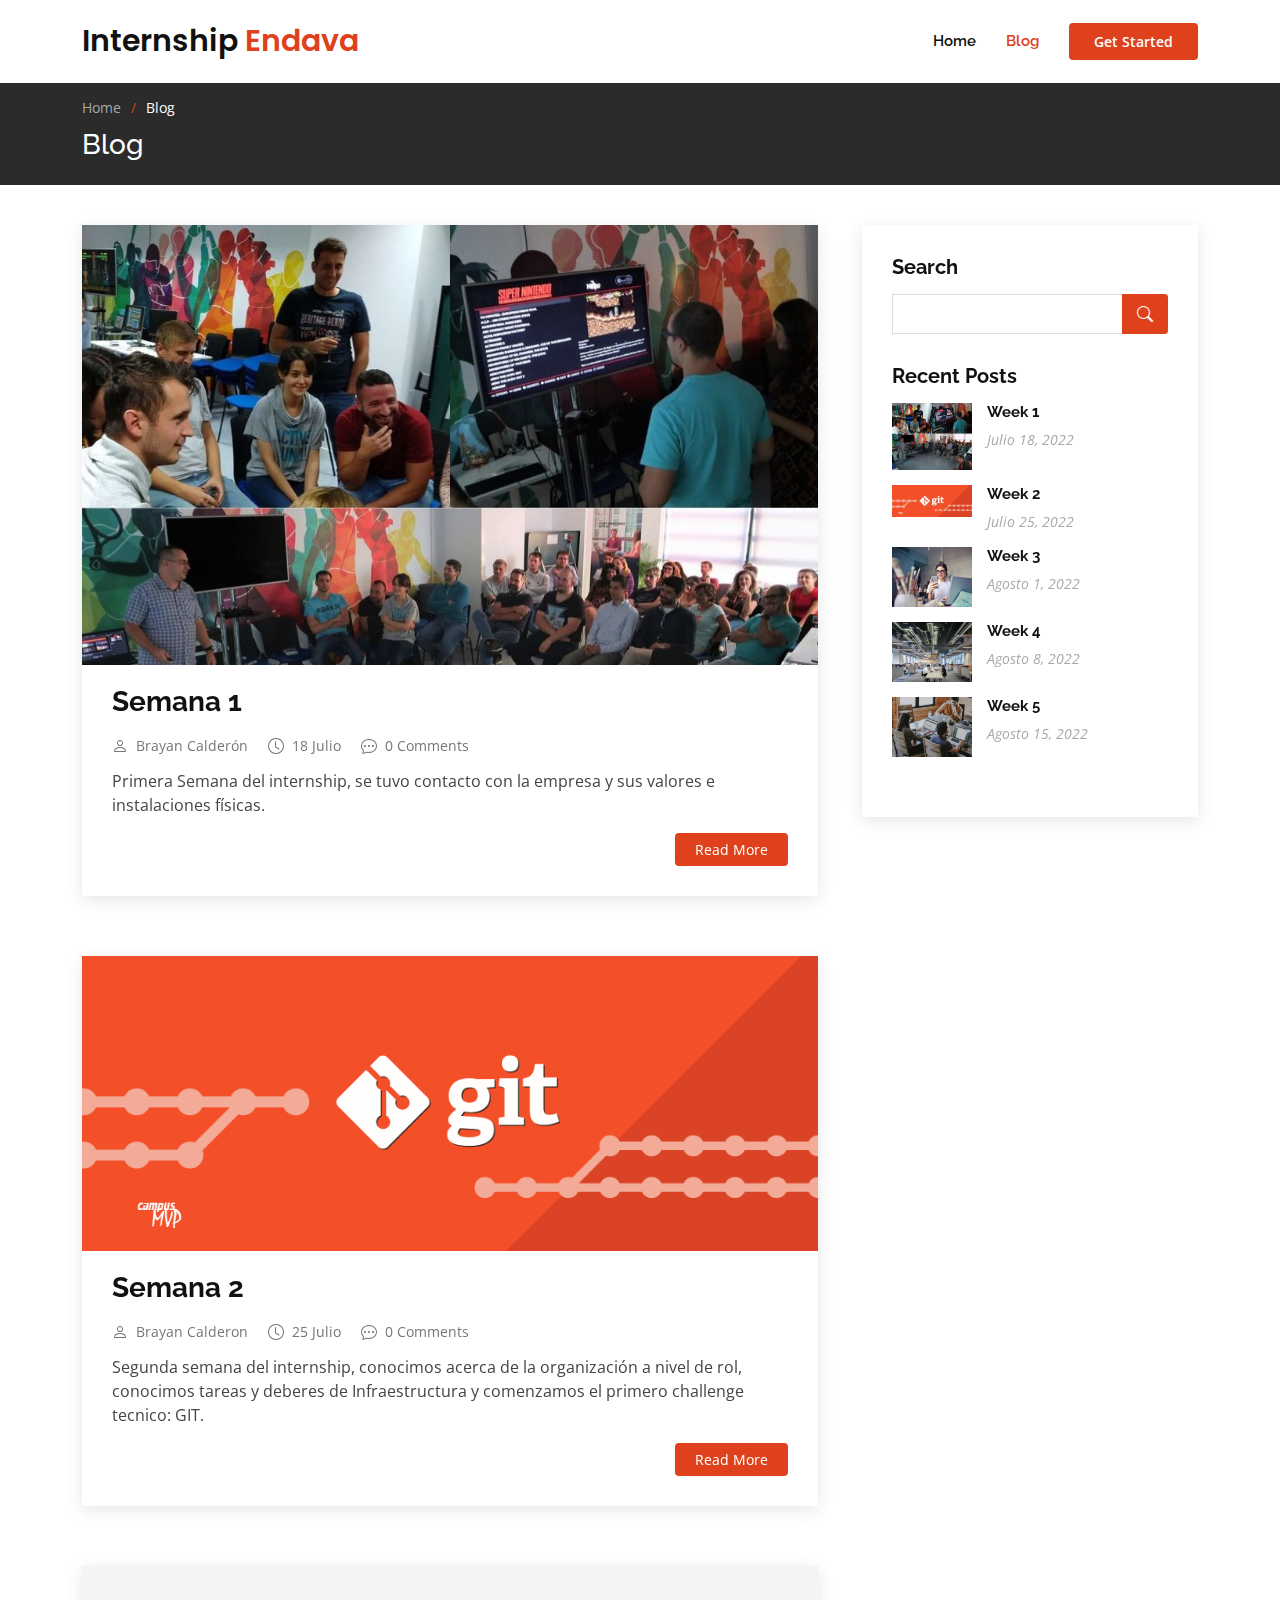
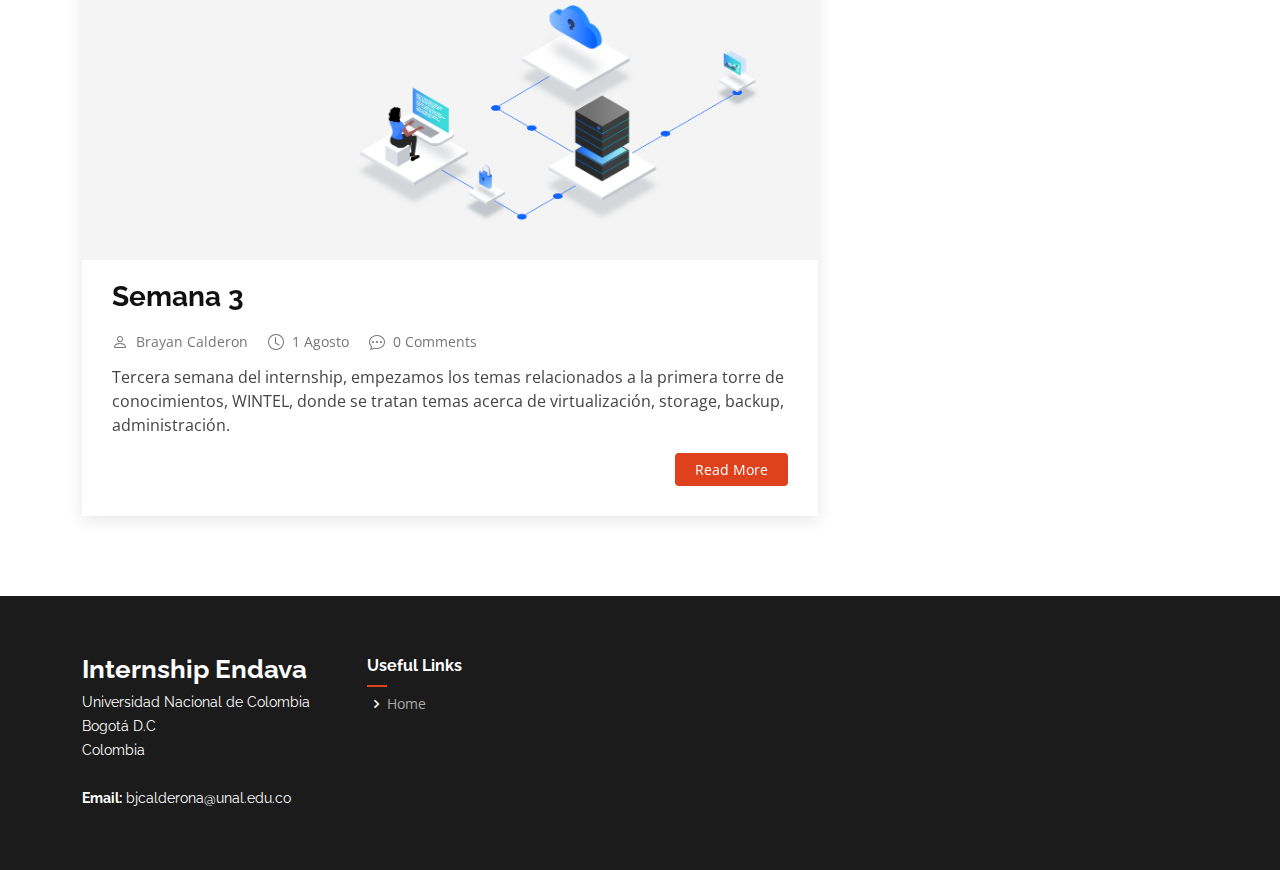
==== commit 0e0df177: "Agregada entrada semana 3 al blog" ====
--- a/blog.html
+++ b/blog.html
@@ -134,6 +134,37 @@
                 </p>
                 <div class="read-more">
                   <a href="weeks/week2.html">Read More</a>
+                </div>
+              </div>
+
+            </article><!-- End blog entry -->
+
+
+            <article class="entry">
+
+              <div class="entry-img">
+                <img src="assets/img/blog/week3/Backup2.png" alt="" class="img-fluid">
+              </div>
+
+              <h2 class="entry-title">
+                <a href="weeks/week2.html">Semana 3</a>
+              </h2>
+
+              <div class="entry-meta">
+                <ul>
+                  <li class="d-flex align-items-center"><i class="bi bi-person"></i> <a href="blog-single.html">Brayan Calderon</a></li>
+                  <li class="d-flex align-items-center"><i class="bi bi-clock"></i> <a href="blog-single.html"><time datetime="2020-01-01">1 Agosto</time></a></li>
+                  <li class="d-flex align-items-center"><i class="bi bi-chat-dots"></i> <a href="blog-single.html">0 Comments</a></li>
+                </ul>
+              </div>
+
+              <div class="entry-content">
+                <p>
+                  Tercera semana del internship, empezamos los temas relacionados a la primera torre de conocimientos, WINTEL, donde 
+                  se tratan temas acerca de virtualización, storage, backup, administración.
+                </p>
+                <div class="read-more">
+                  <a href="weeks/week3.html">Read More</a>
                 </div>
               </div>
 
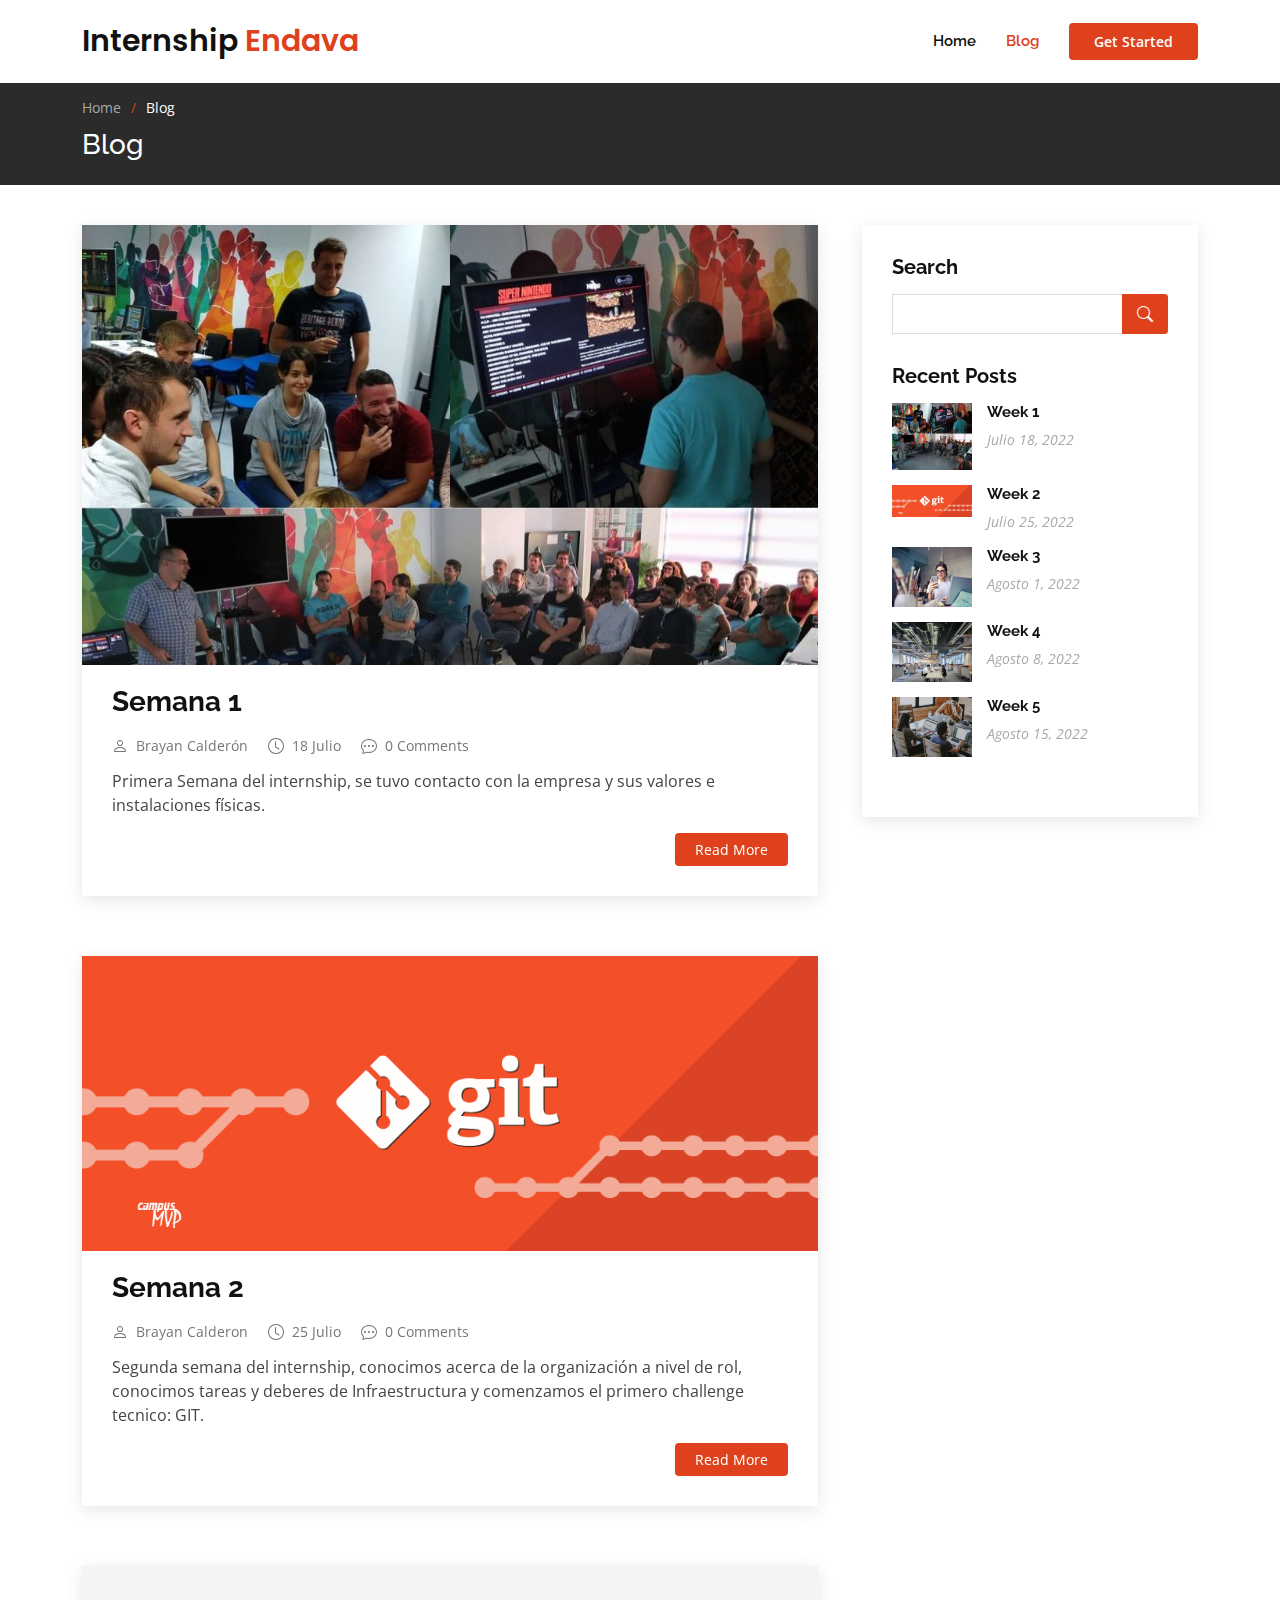
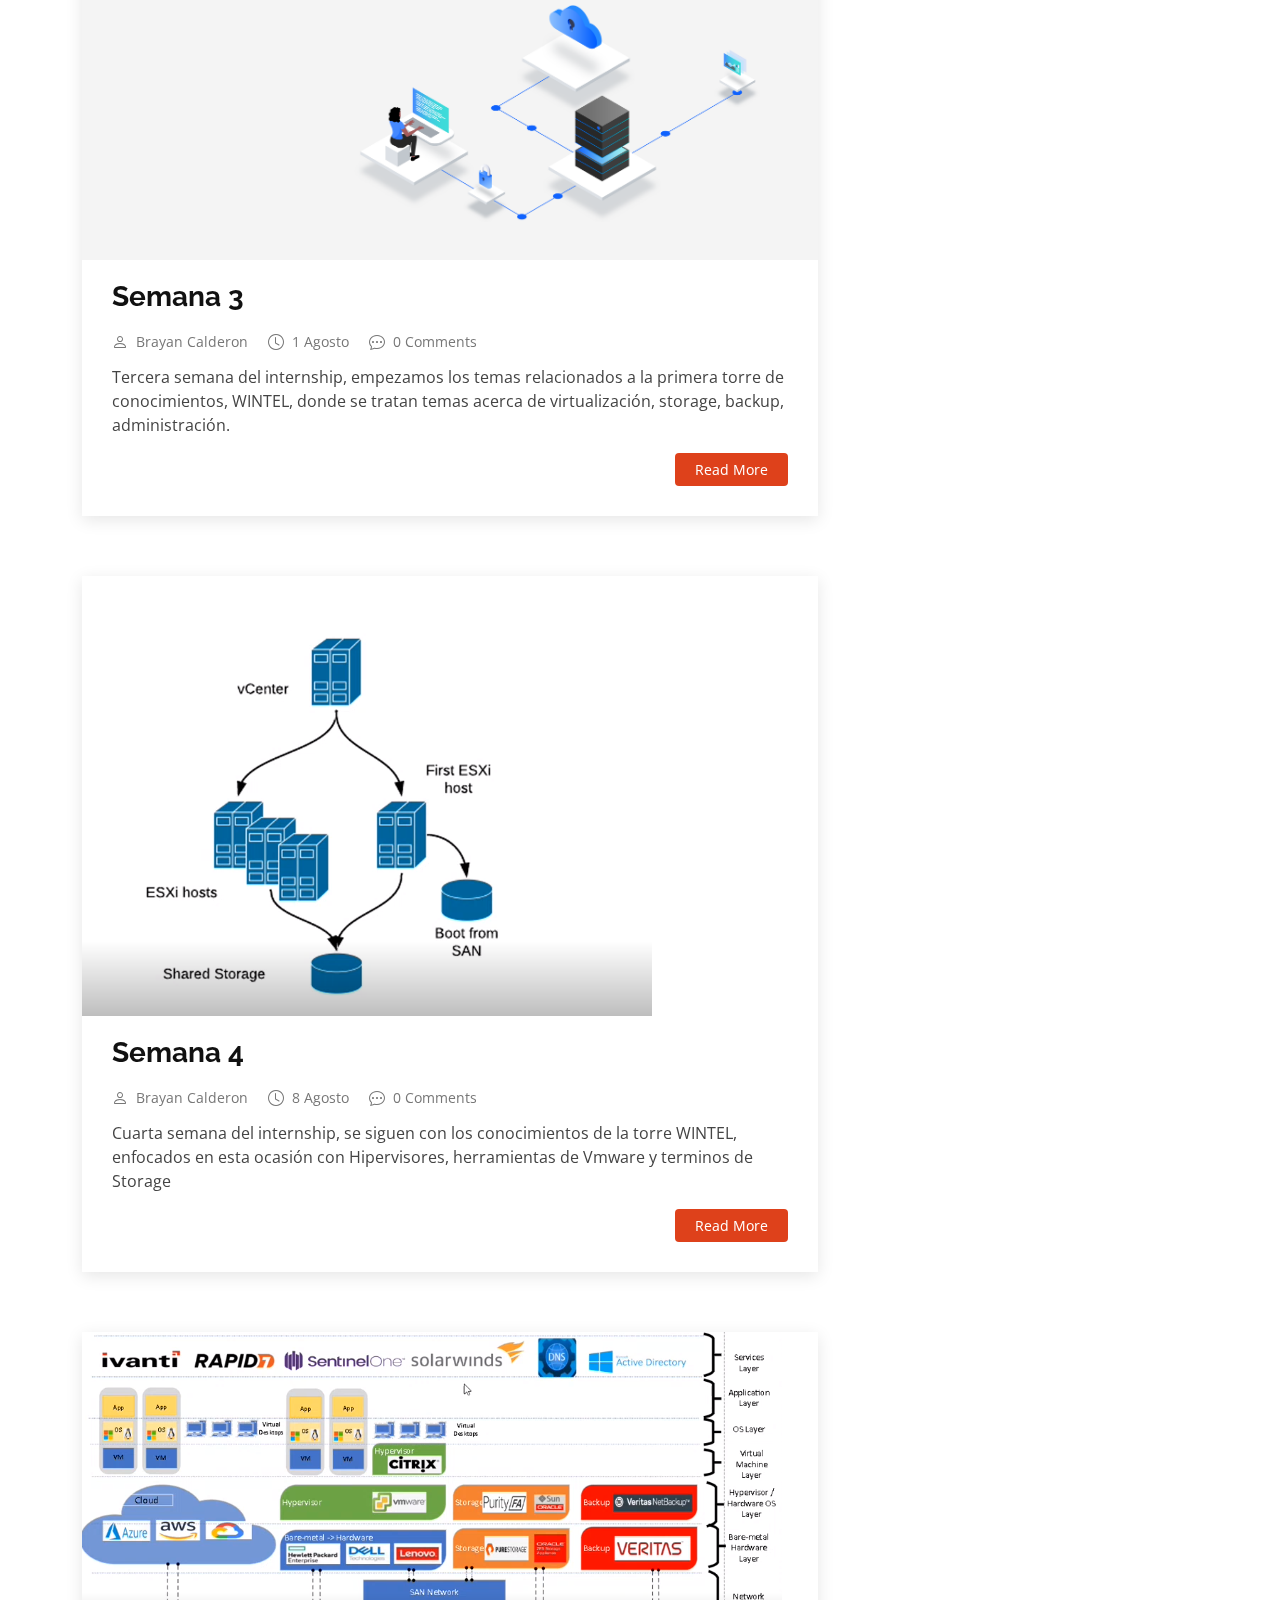
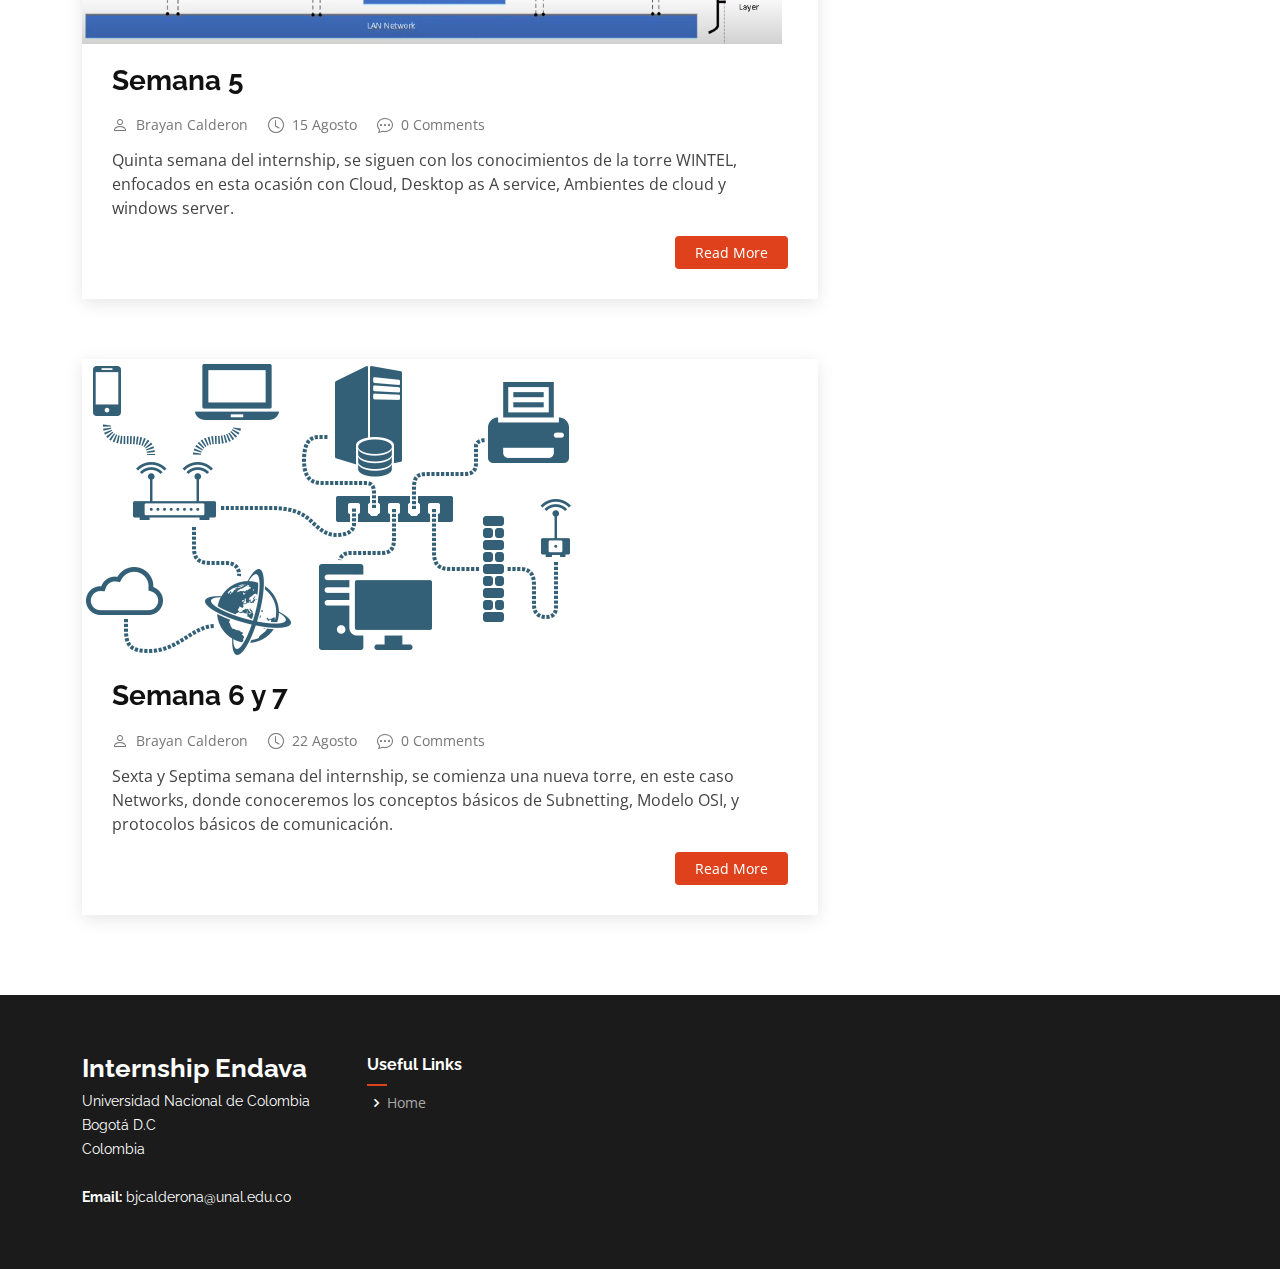
==== commit 5185a606: "Added Week from 4 to 7" ====
--- a/blog.html
+++ b/blog.html
@@ -147,7 +147,7 @@
               </div>
 
               <h2 class="entry-title">
-                <a href="weeks/week2.html">Semana 3</a>
+                <a href="weeks/week3.html">Semana 3</a>
               </h2>
 
               <div class="entry-meta">
@@ -165,6 +165,98 @@
                 </p>
                 <div class="read-more">
                   <a href="weeks/week3.html">Read More</a>
+                </div>
+              </div>
+
+            </article><!-- End blog entry -->
+
+
+            <article class="entry">
+
+              <div class="entry-img">
+                <img src="assets/img/blog/week4/vcenter.png" alt="" class="img-fluid">
+              </div>
+
+              <h2 class="entry-title">
+                <a href="weeks/week4.html">Semana 4</a>
+              </h2>
+
+              <div class="entry-meta">
+                <ul>
+                  <li class="d-flex align-items-center"><i class="bi bi-person"></i> <a href="blog-single.html">Brayan Calderon</a></li>
+                  <li class="d-flex align-items-center"><i class="bi bi-clock"></i> <a href="blog-single.html"><time datetime="2022-06-08">8 Agosto</time></a></li>
+                  <li class="d-flex align-items-center"><i class="bi bi-chat-dots"></i> <a href="blog-single.html">0 Comments</a></li>
+                </ul>
+              </div>
+
+              <div class="entry-content">
+                <p>
+                  Cuarta semana del internship, se siguen con los conocimientos de la torre WINTEL, enfocados en esta ocasión con Hipervisores, 
+                  herramientas de Vmware y terminos de Storage
+                </p>
+                <div class="read-more">
+                  <a href="weeks/week4.html">Read More</a>
+                </div>
+              </div>
+
+            </article><!-- End blog entry -->
+
+
+            <article class="entry">
+
+              <div class="entry-img">
+                <img src="assets/img/blog/week5/arquitectura.png" alt="" class="img-fluid">
+              </div>
+
+              <h2 class="entry-title">
+                <a href="weeks/week5.html">Semana 5</a>
+              </h2>
+
+              <div class="entry-meta">
+                <ul>
+                  <li class="d-flex align-items-center"><i class="bi bi-person"></i> <a href="blog-single.html">Brayan Calderon</a></li>
+                  <li class="d-flex align-items-center"><i class="bi bi-clock"></i> <a href="blog-single.html"><time datetime="2022-06-15">15 Agosto</time></a></li>
+                  <li class="d-flex align-items-center"><i class="bi bi-chat-dots"></i> <a href="blog-single.html">0 Comments</a></li>
+                </ul>
+              </div>
+
+              <div class="entry-content">
+                <p>
+                  Quinta semana del internship, se siguen con los conocimientos de la torre WINTEL, enfocados en esta ocasión con Cloud, 
+                  Desktop as A service, Ambientes de cloud y windows server.
+                </p>
+                <div class="read-more">
+                  <a href="weeks/week5.html">Read More</a>
+                </div>
+              </div>
+
+            </article><!-- End blog entry -->
+
+
+            <article class="entry">
+
+              <div class="entry-img">
+                <img src="assets/img/blog/week6/networkd.png" alt="" class="img-fluid">
+              </div>
+
+              <h2 class="entry-title">
+                <a href="weeks/week6.html">Semana 6 y 7</a>
+              </h2>
+
+              <div class="entry-meta">
+                <ul>
+                  <li class="d-flex align-items-center"><i class="bi bi-person"></i> <a href="blog-single.html">Brayan Calderon</a></li>
+                  <li class="d-flex align-items-center"><i class="bi bi-clock"></i> <a href="blog-single.html"><time datetime="2022-06-22">22 Agosto</time></a></li>
+                  <li class="d-flex align-items-center"><i class="bi bi-chat-dots"></i> <a href="blog-single.html">0 Comments</a></li>
+                </ul>
+              </div>
+
+              <div class="entry-content">
+                <p>
+                  Sexta y Septima semana del internship, se comienza una nueva torre, en este caso Networks, donde conoceremos los conceptos básicos de Subnetting, Modelo OSI, y protocolos básicos de comunicación.
+                </p>
+                <div class="read-more">
+                  <a href="weeks/week6.html">Read More</a>
                 </div>
               </div>
 
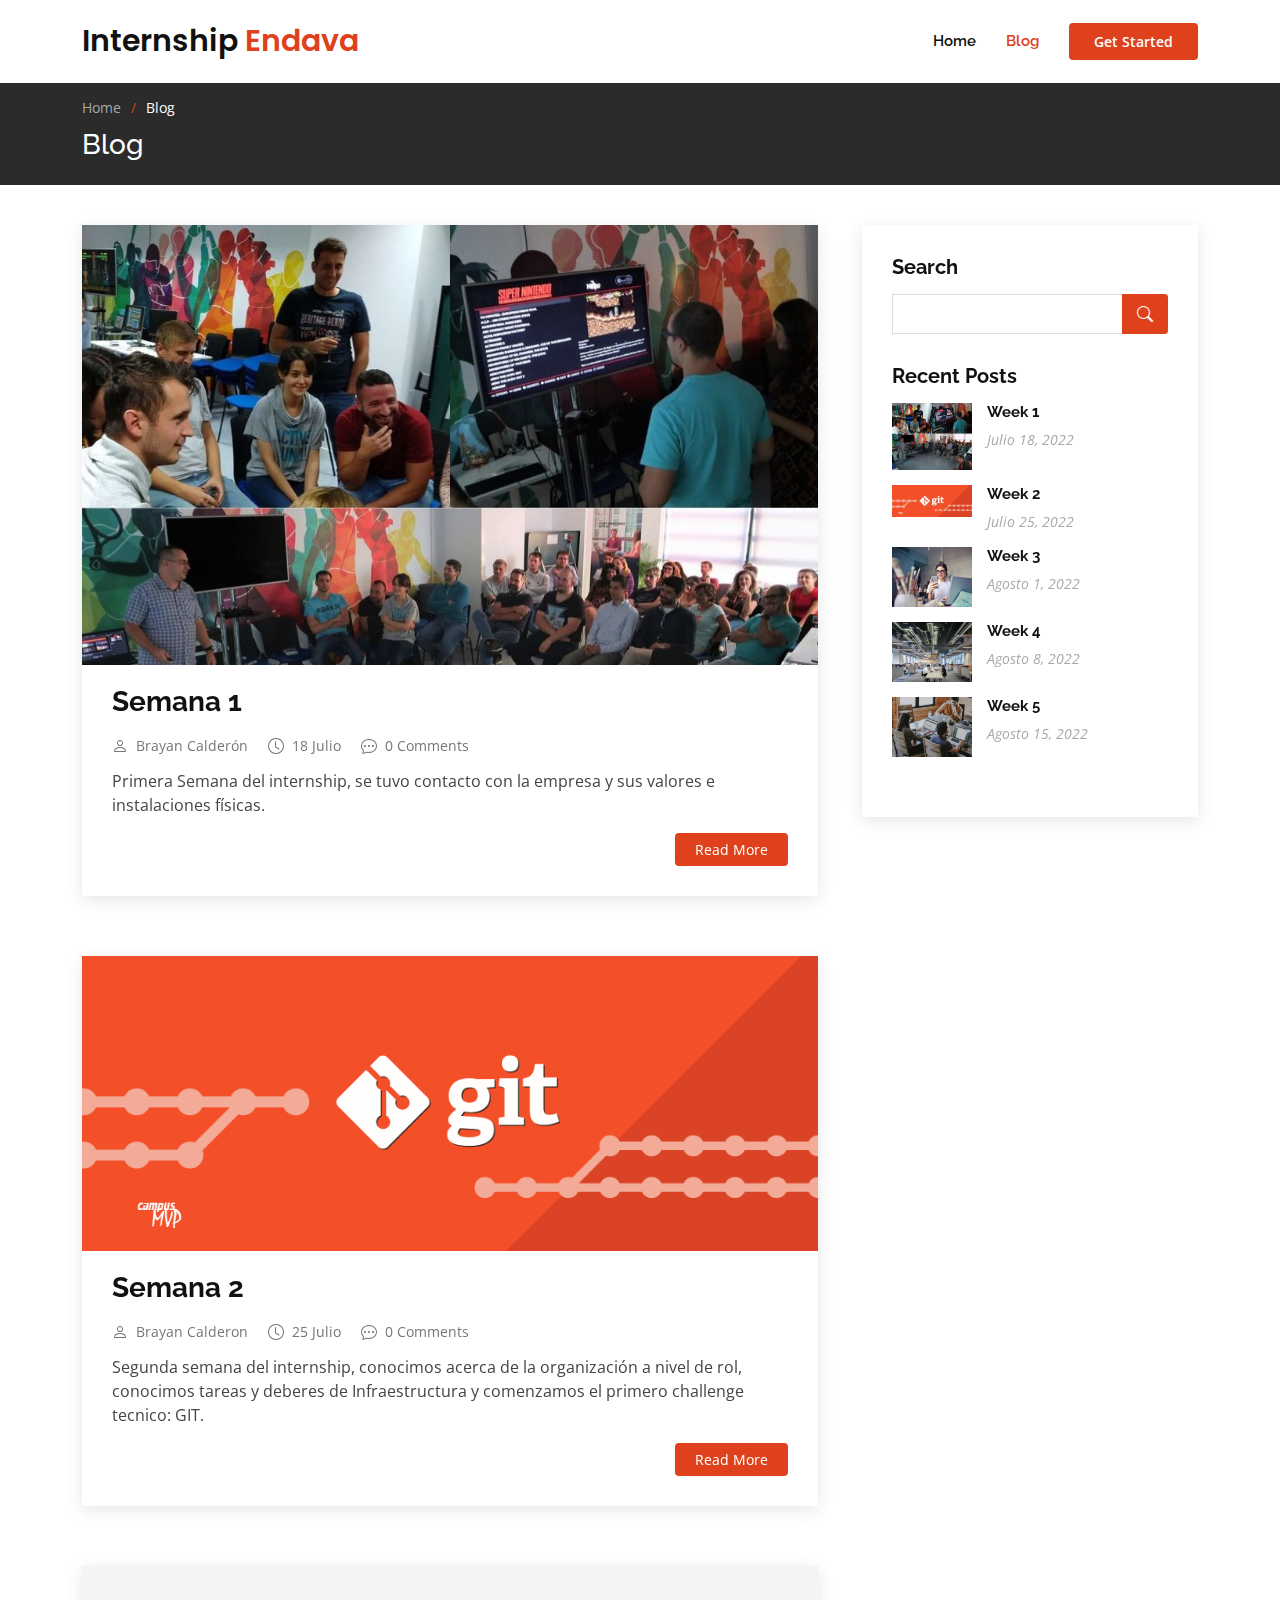
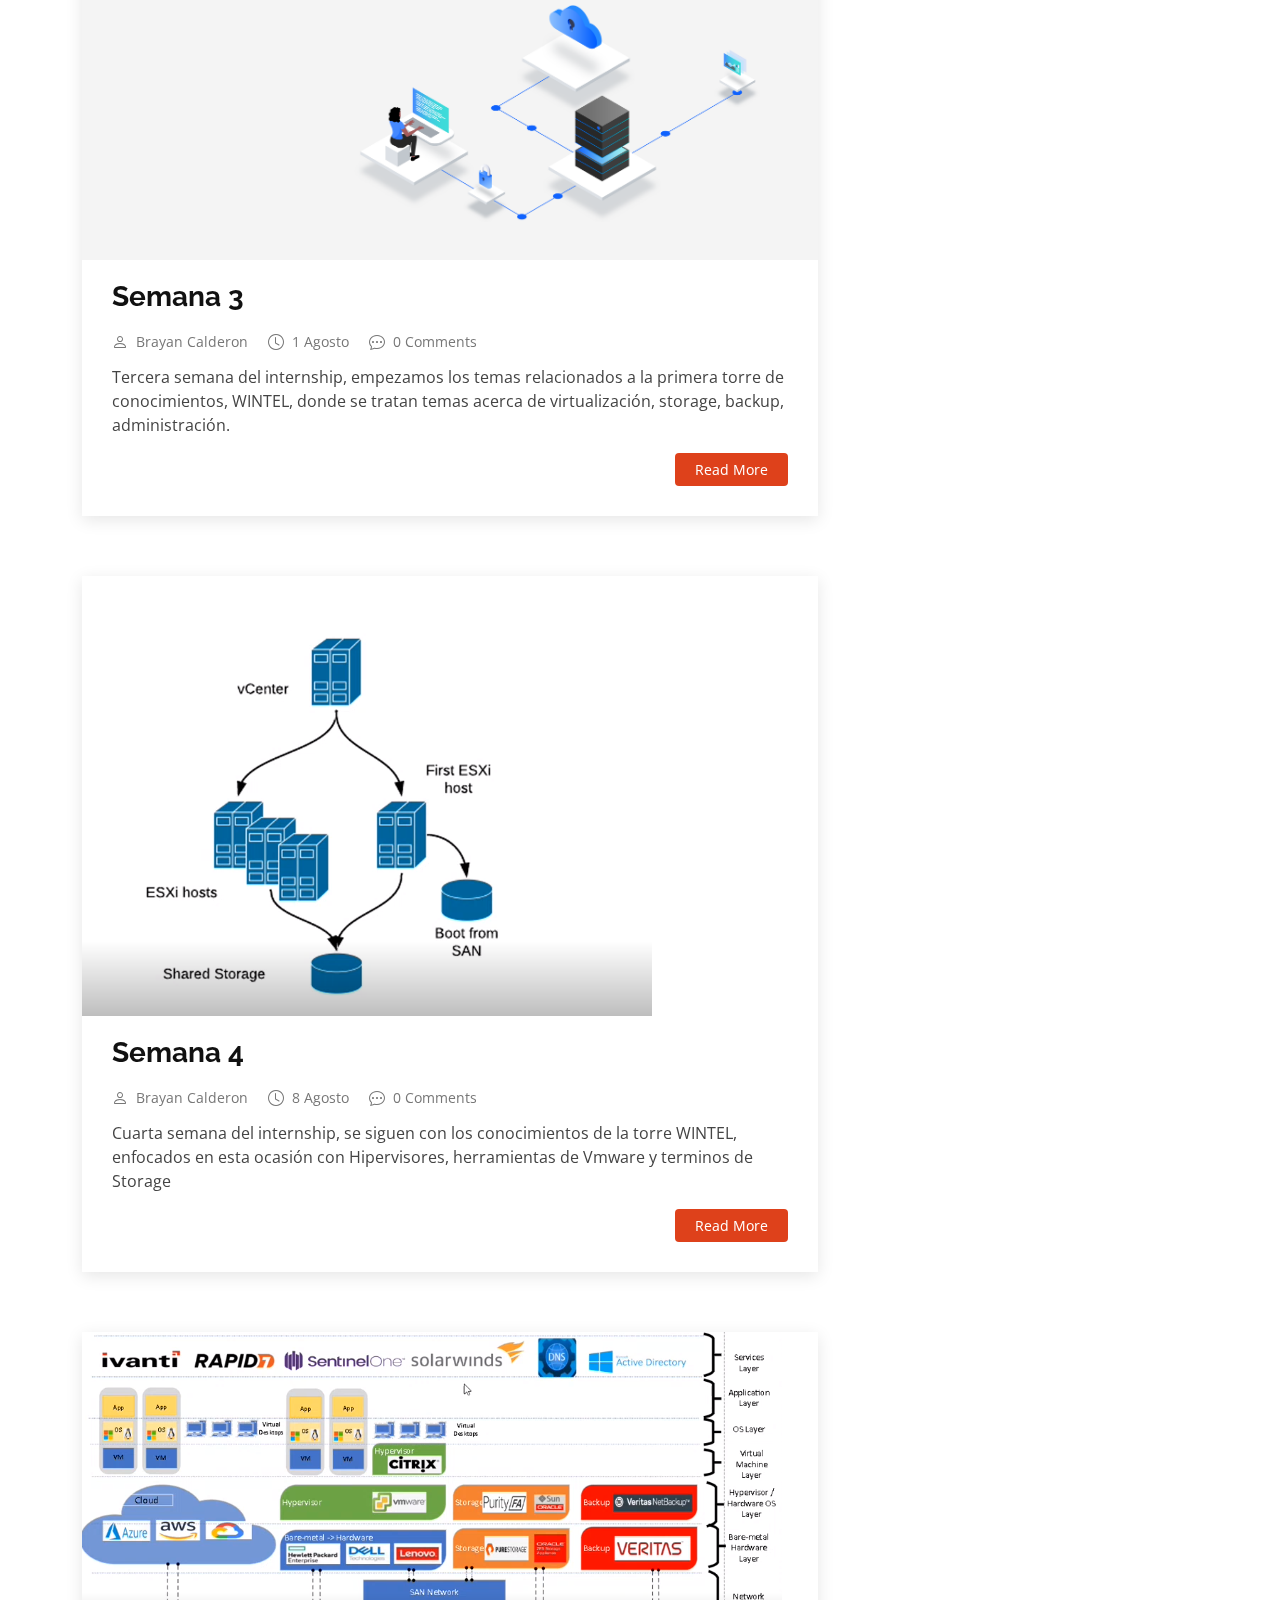
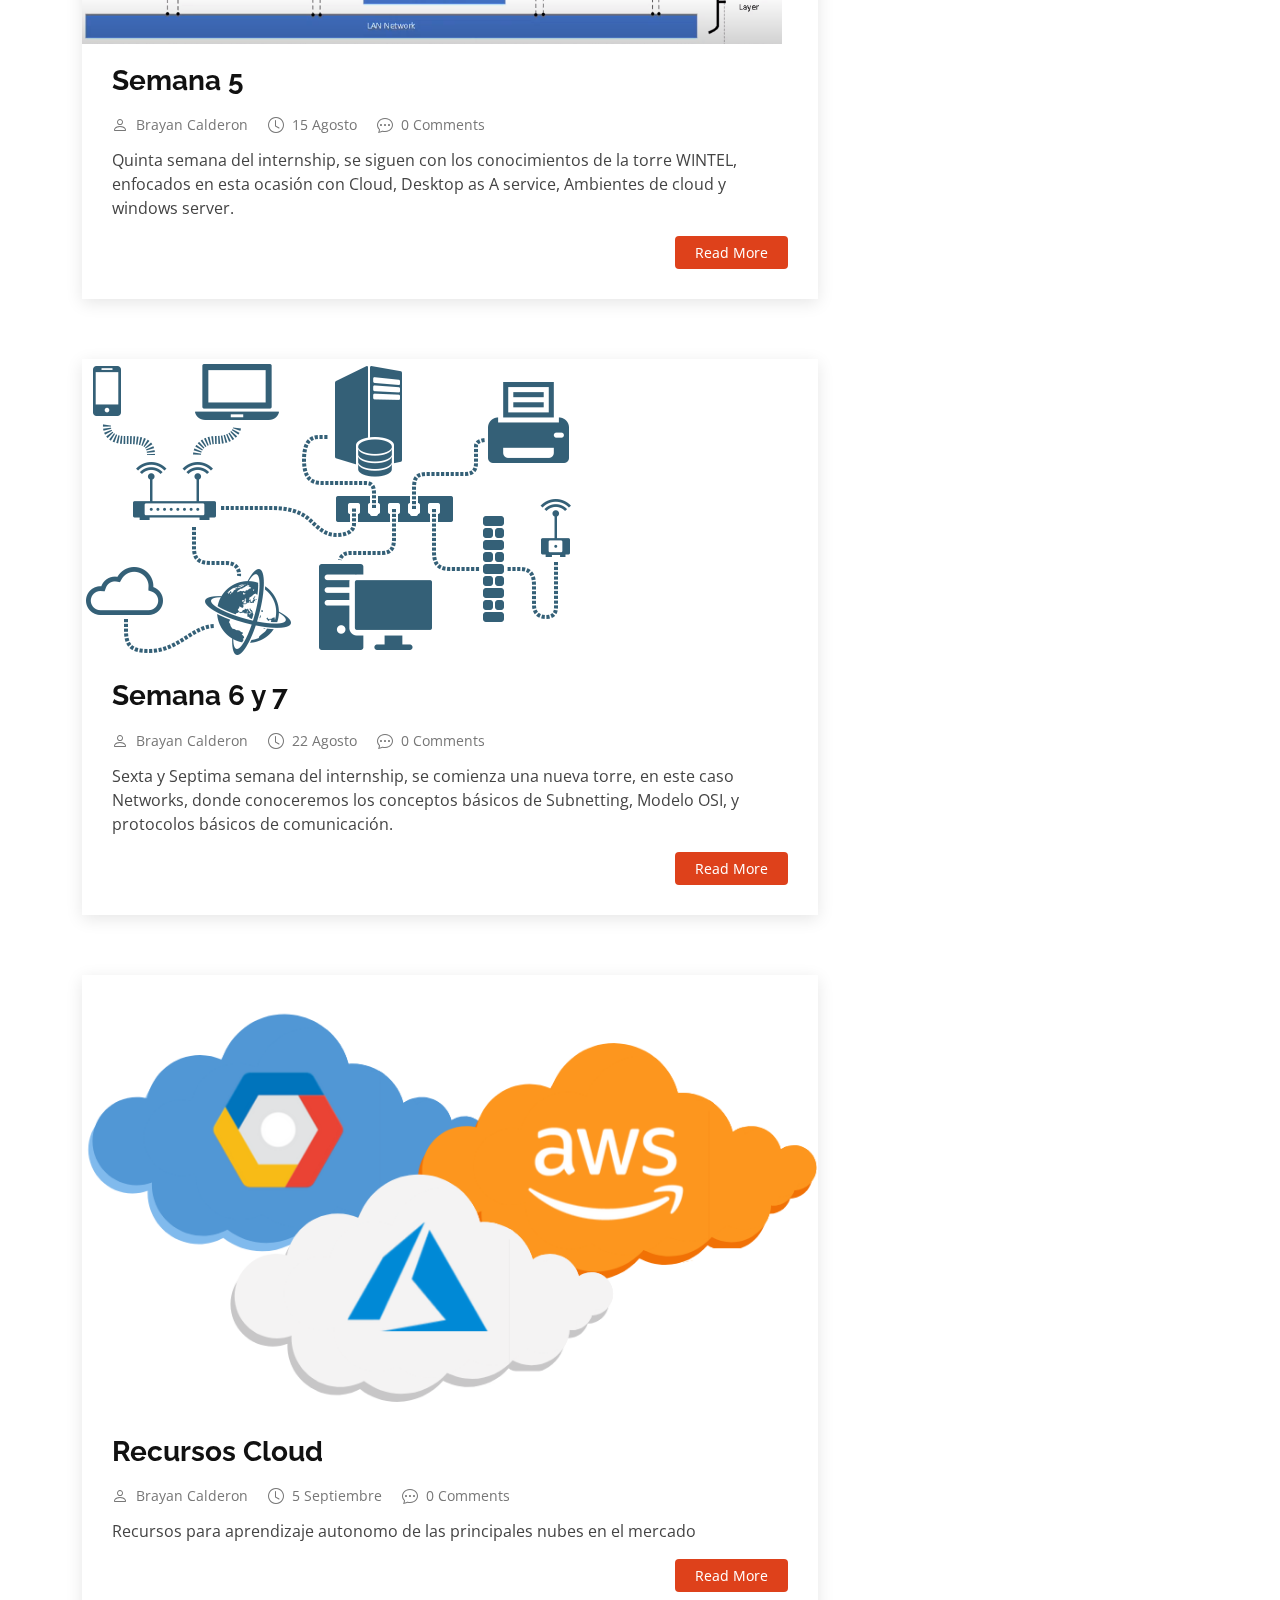
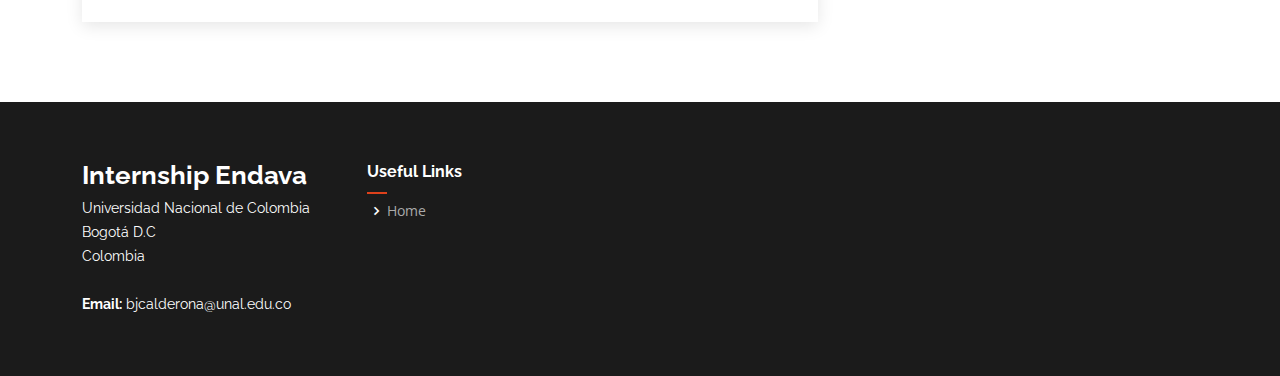
==== commit e5d0d7e1: "Added Resources page" ====
--- a/blog.html
+++ b/blog.html
@@ -257,6 +257,38 @@
                 </p>
                 <div class="read-more">
                   <a href="weeks/week6.html">Read More</a>
+                </div>
+              </div>
+
+            </article><!-- End blog entry -->
+
+
+
+
+            <article class="entry">
+
+              <div class="entry-img">
+                <img src="assets/img/blog/resources/cloud.png" alt="" class="img-fluid">
+              </div>
+
+              <h2 class="entry-title">
+                <a href="weeks/resources.html">Recursos Cloud</a>
+              </h2>
+
+              <div class="entry-meta">
+                <ul>
+                  <li class="d-flex align-items-center"><i class="bi bi-person"></i> <a href="blog-single.html">Brayan Calderon</a></li>
+                  <li class="d-flex align-items-center"><i class="bi bi-clock"></i> <a href="blog-single.html"><time datetime="2022-06-22">5 Septiembre</time></a></li>
+                  <li class="d-flex align-items-center"><i class="bi bi-chat-dots"></i> <a href="blog-single.html">0 Comments</a></li>
+                </ul>
+              </div>
+
+              <div class="entry-content">
+                <p>
+                  Recursos para aprendizaje autonomo de las principales nubes en el mercado
+                </p>
+                <div class="read-more">
+                  <a href="weeks/resources.html">Read More</a>
                 </div>
               </div>
 
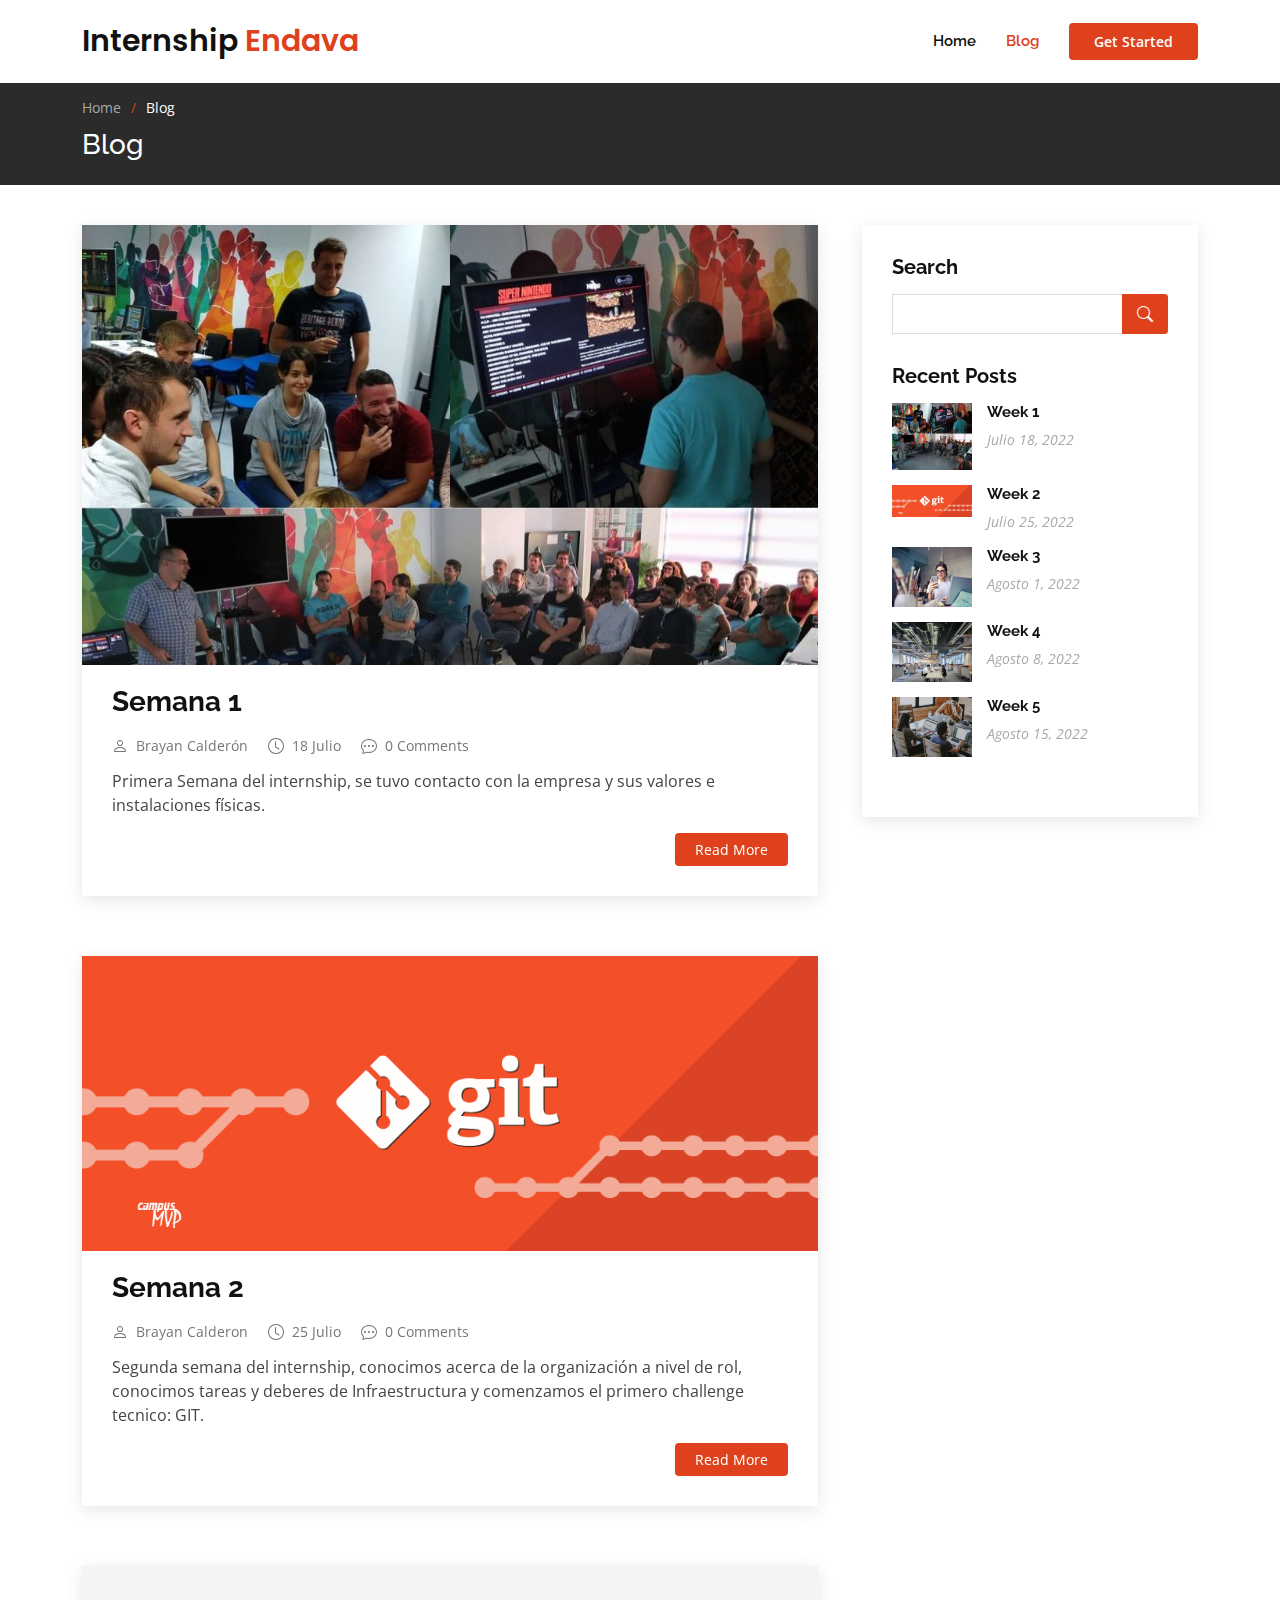
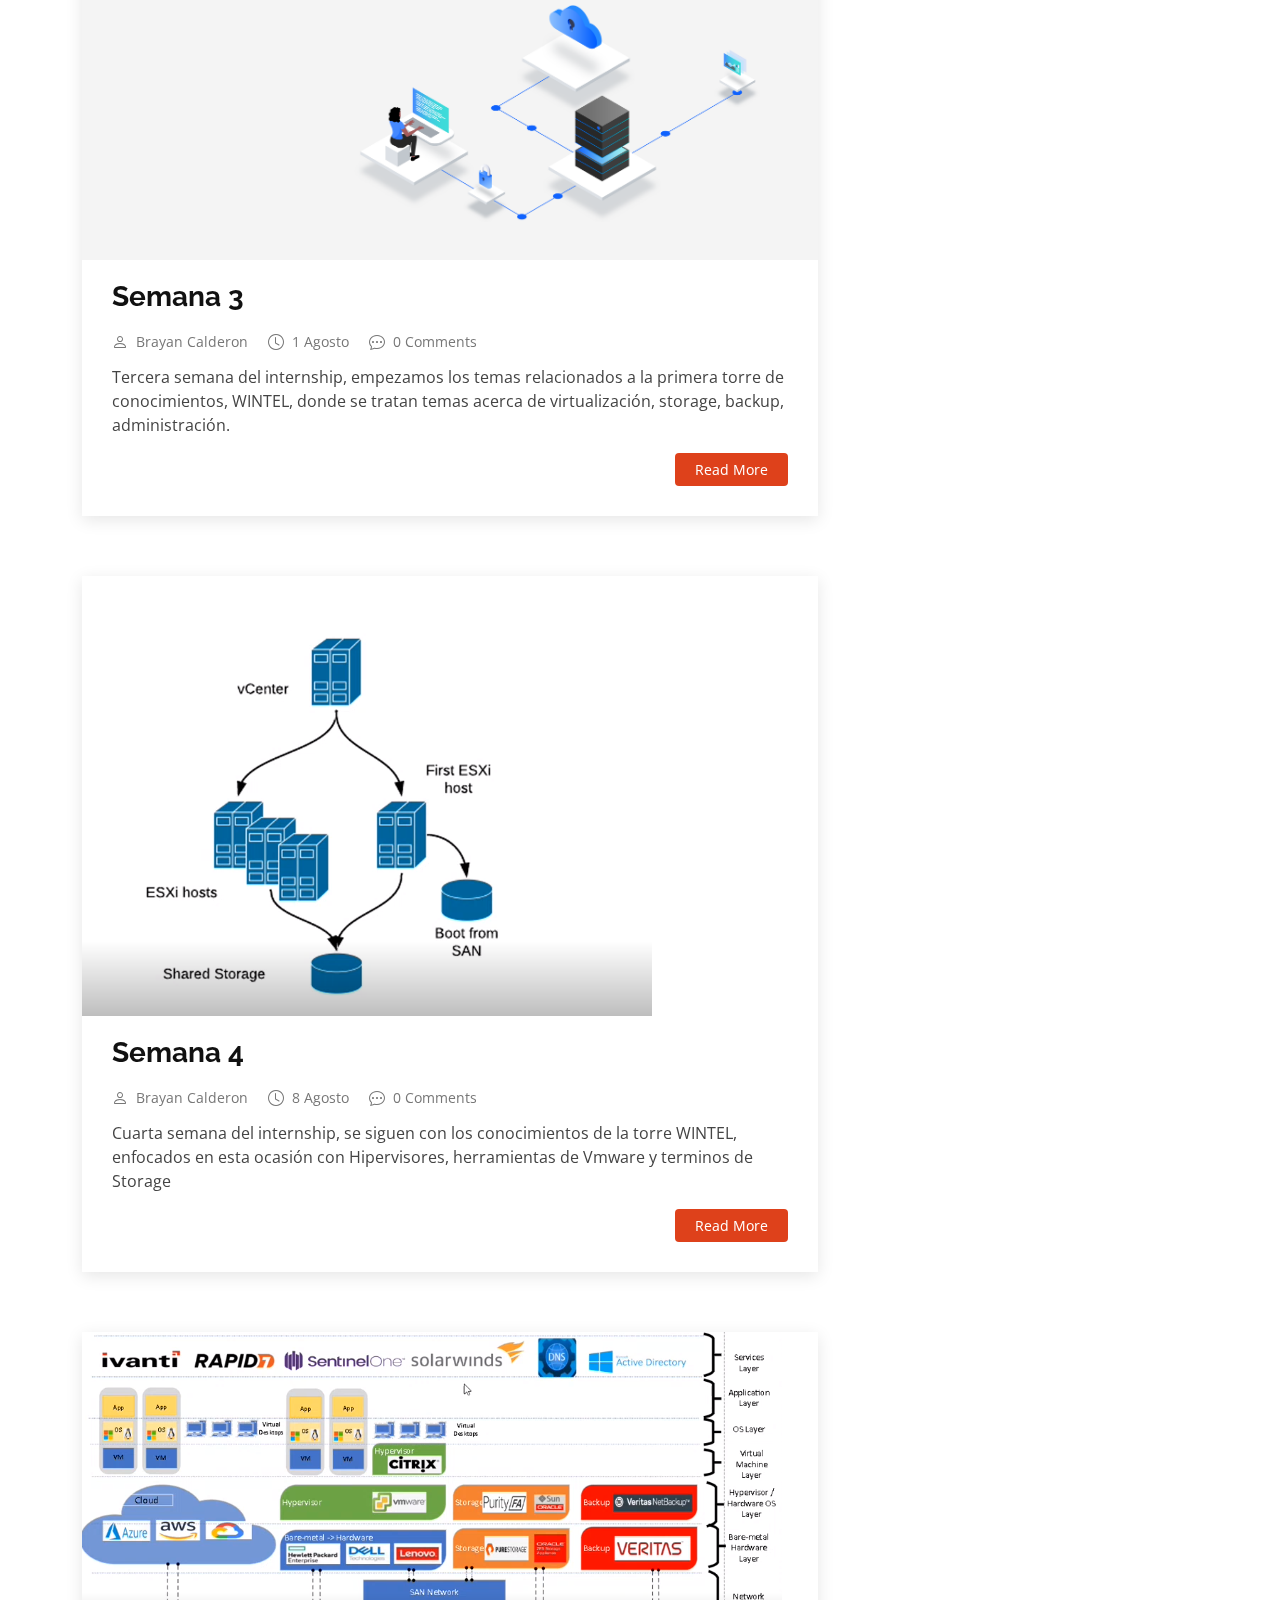
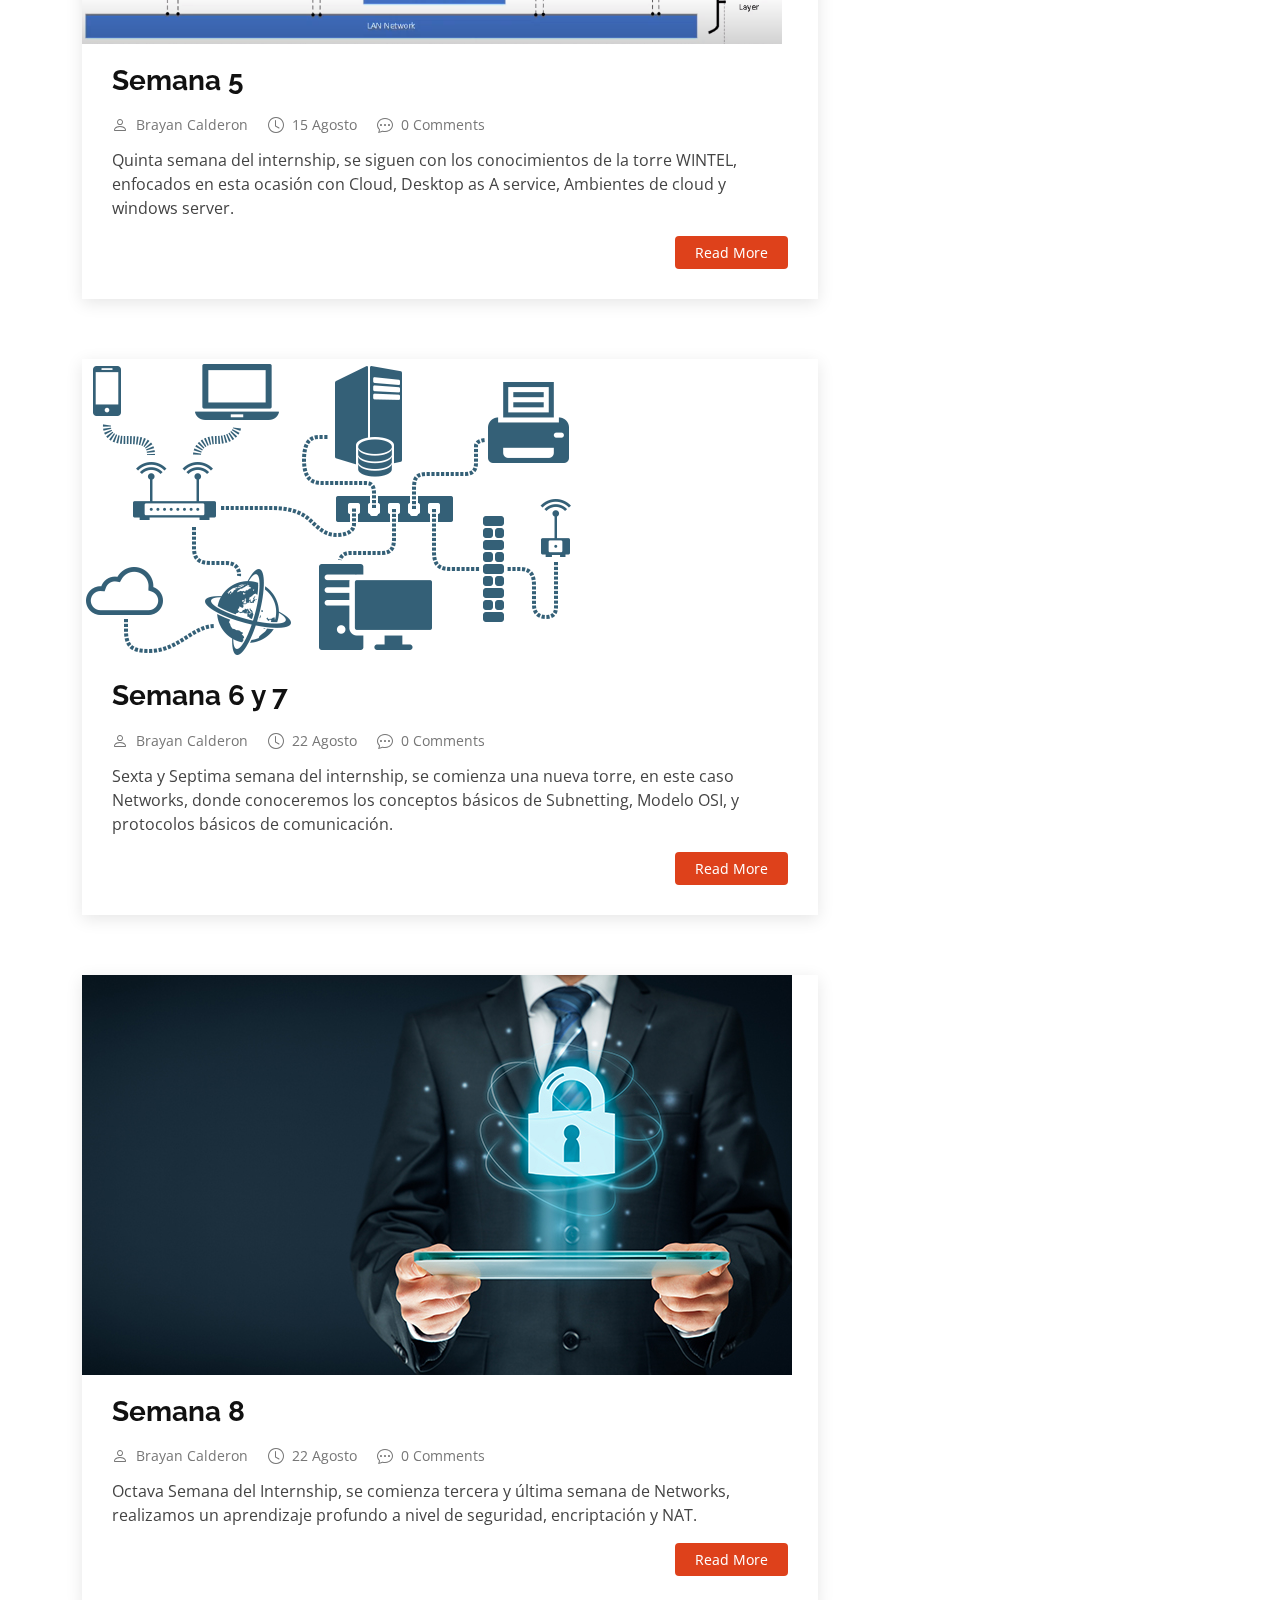
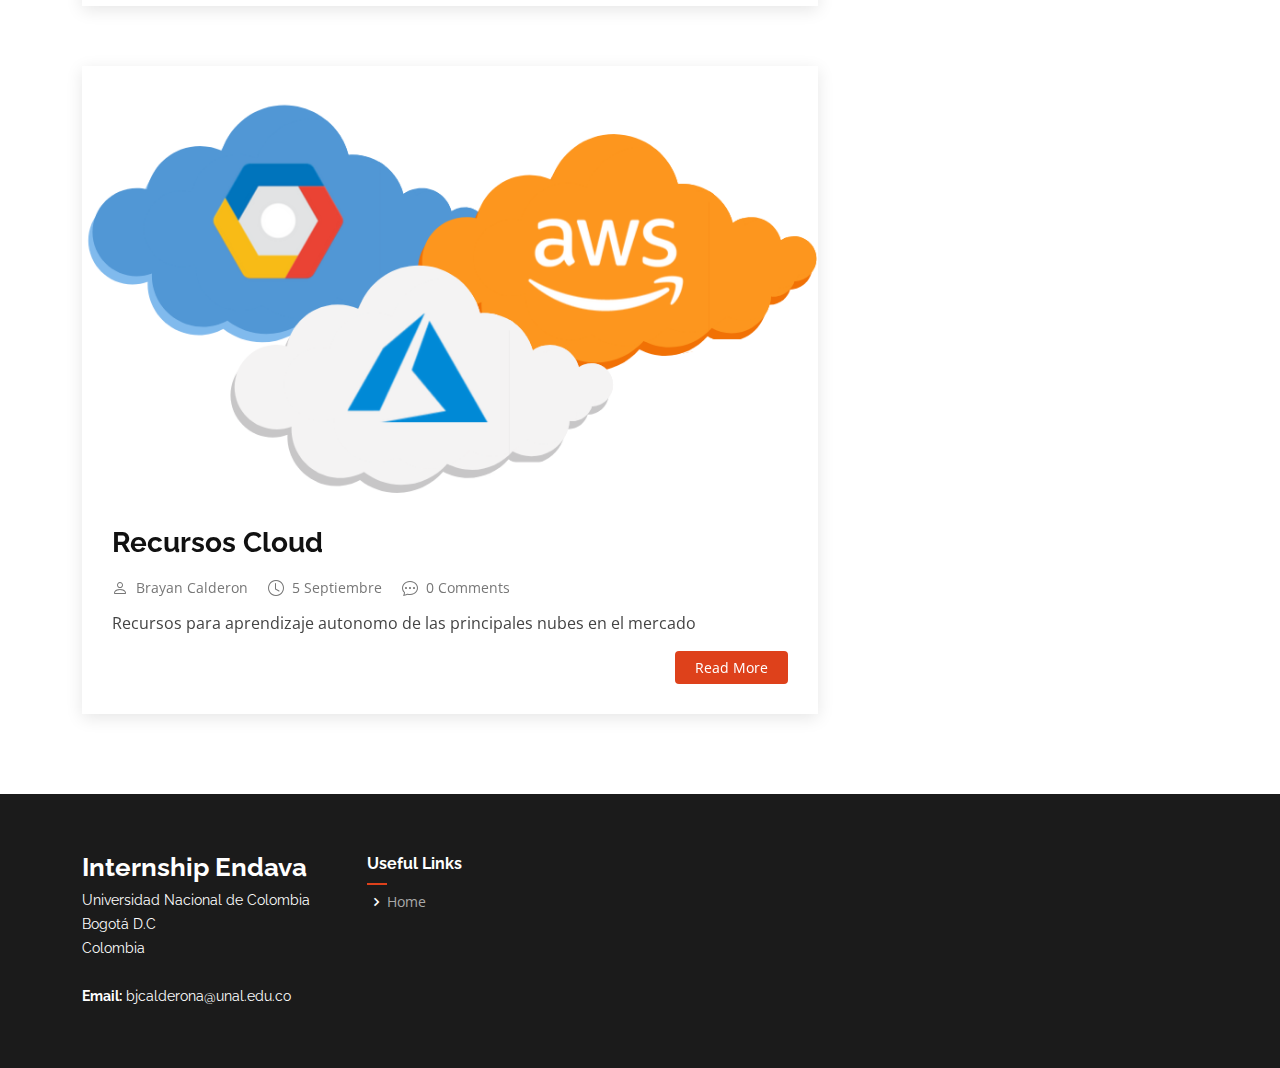
==== commit f6ce1702: "Added week 8" ====
--- a/blog.html
+++ b/blog.html
@@ -257,6 +257,36 @@
                 </p>
                 <div class="read-more">
                   <a href="weeks/week6.html">Read More</a>
+                </div>
+              </div>
+
+            </article><!-- End blog entry -->
+
+            <article class="entry">
+
+              <div class="entry-img">
+                <img src="assets/img/blog/week8/security.jpg" alt="" class="img-fluid">
+              </div>
+
+              <h2 class="entry-title">
+                <a href="weeks/week8.html">Semana 8</a>
+              </h2>
+
+              <div class="entry-meta">
+                <ul>
+                  <li class="d-flex align-items-center"><i class="bi bi-person"></i> <a href="blog-single.html">Brayan Calderon</a></li>
+                  <li class="d-flex align-items-center"><i class="bi bi-clock"></i> <a href="blog-single.html"><time datetime="2022-06-22">22 Agosto</time></a></li>
+                  <li class="d-flex align-items-center"><i class="bi bi-chat-dots"></i> <a href="blog-single.html">0 Comments</a></li>
+                </ul>
+              </div>
+
+              <div class="entry-content">
+                <p>
+                  Octava Semana del Internship, se comienza tercera y última semana de Networks, realizamos un aprendizaje profundo a nivel de seguridad, encriptación y NAT. 
+                  
+                </p>
+                <div class="read-more">
+                  <a href="weeks/week8.html">Read More</a>
                 </div>
               </div>
 
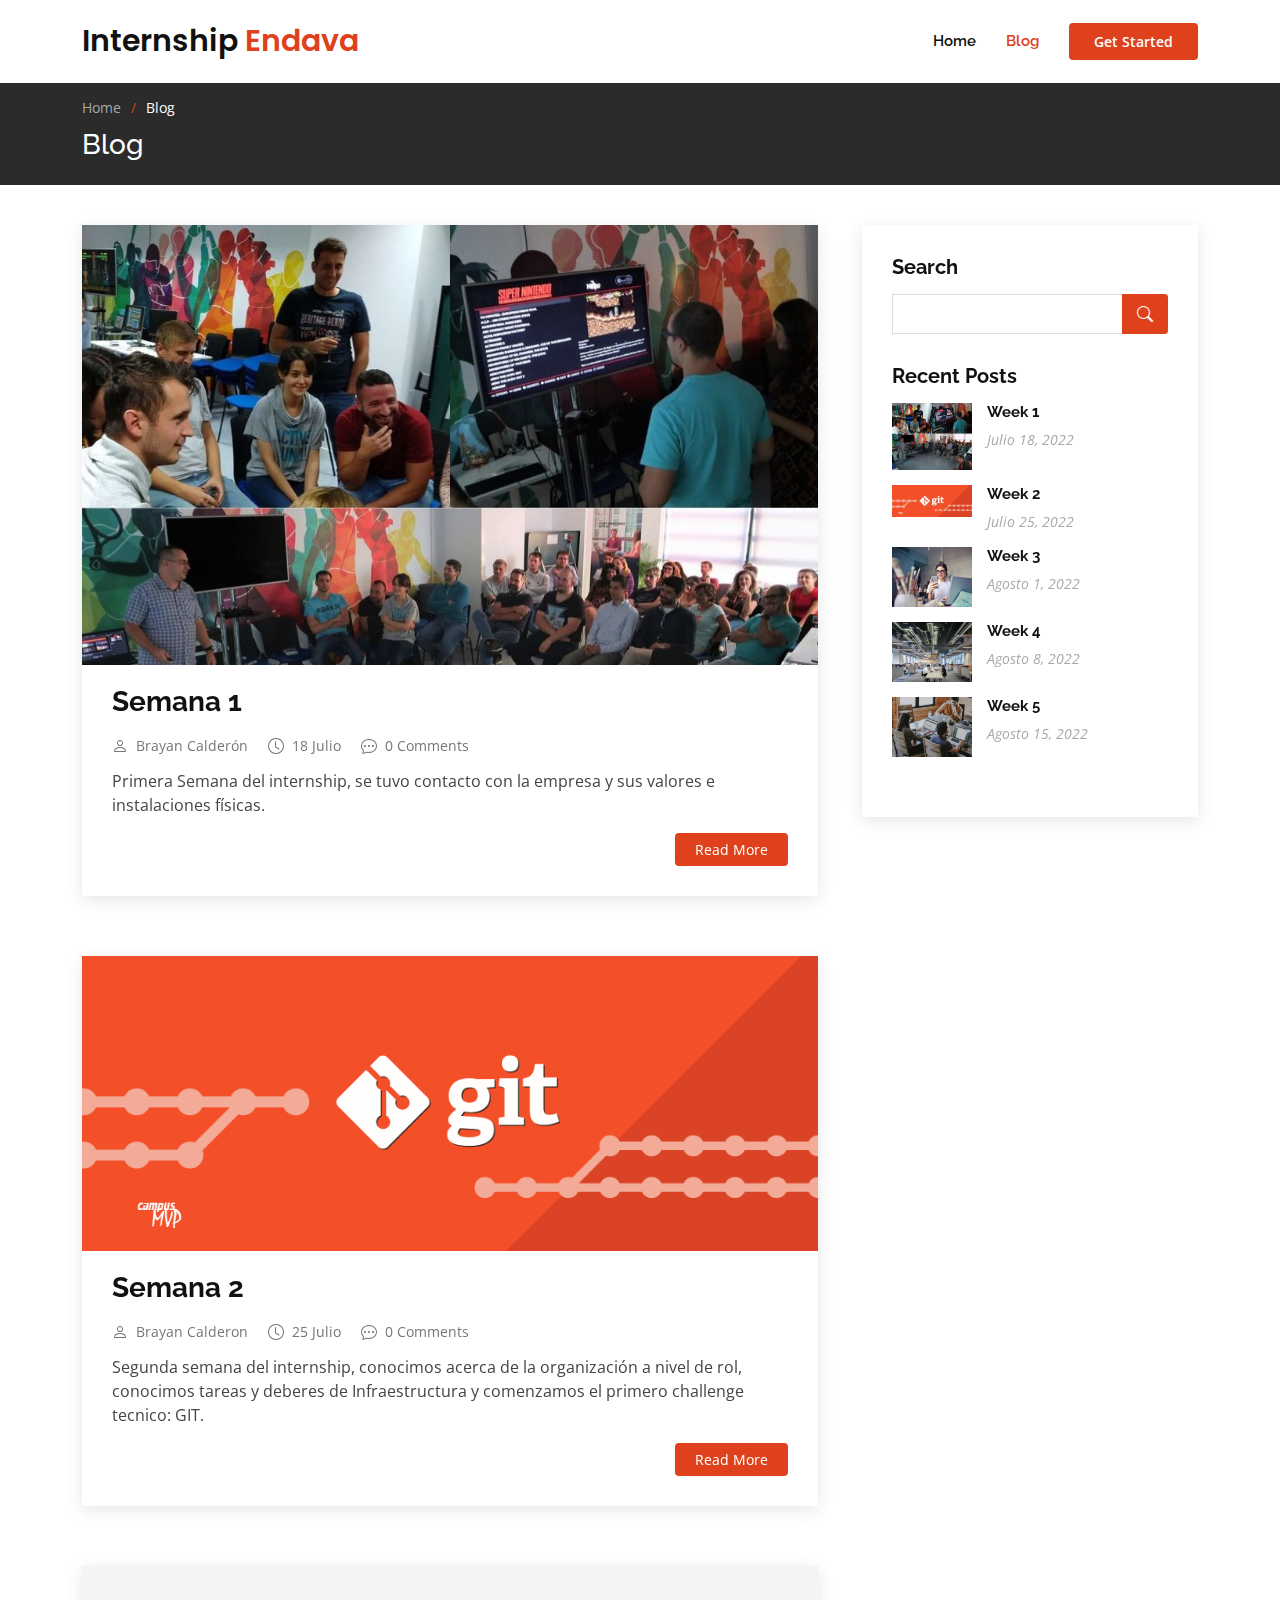
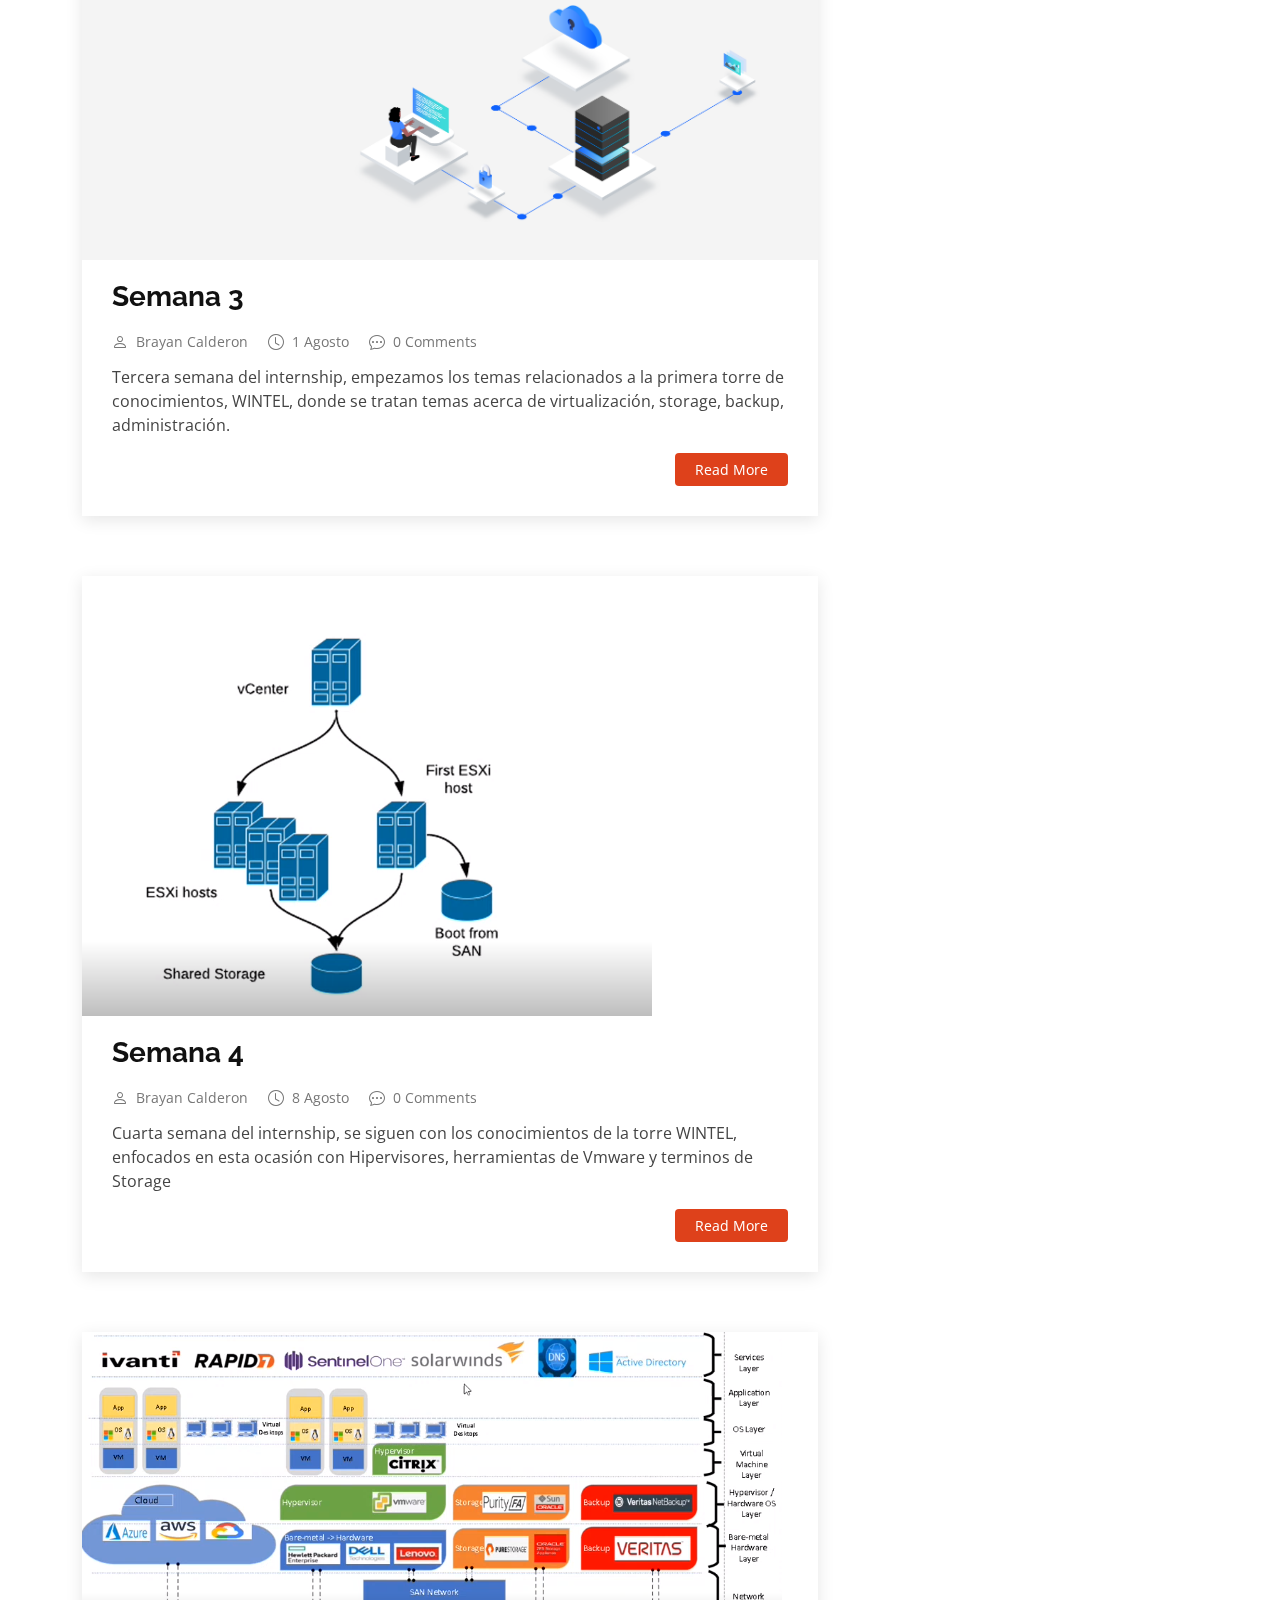
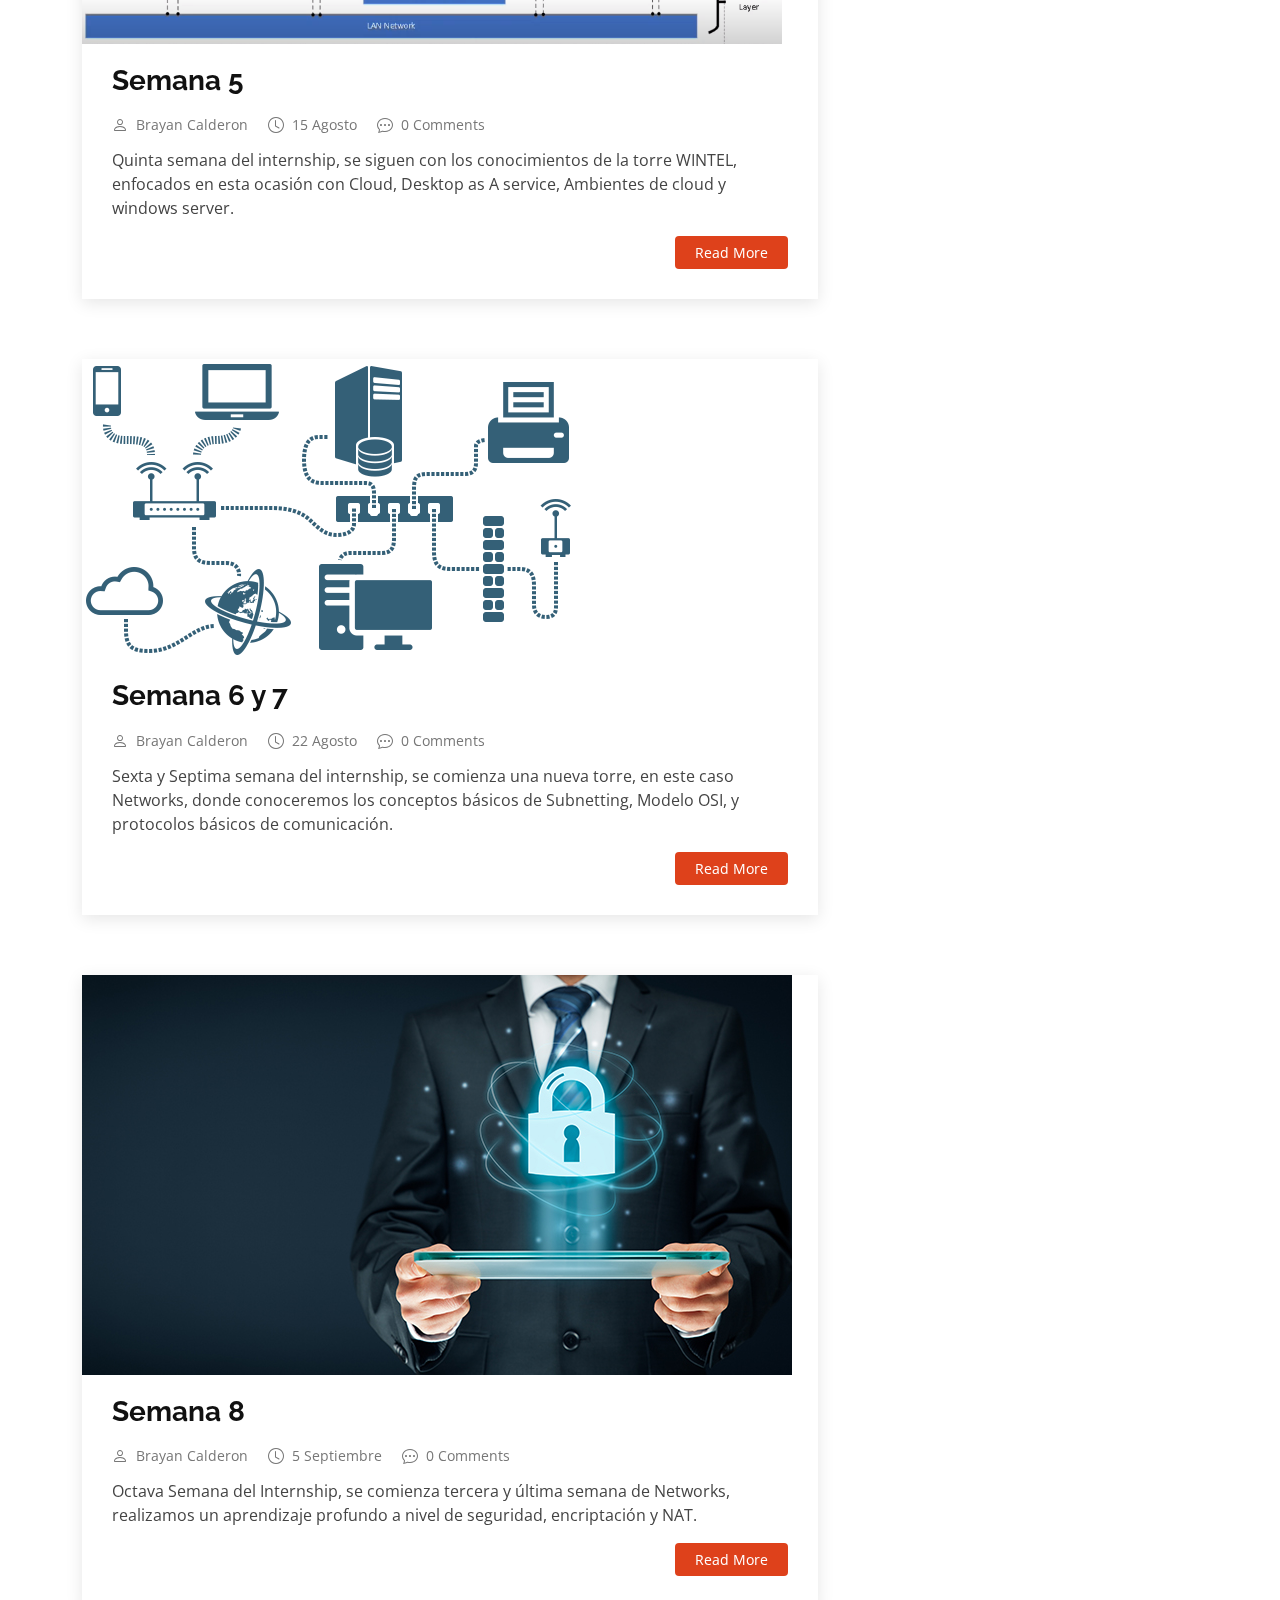
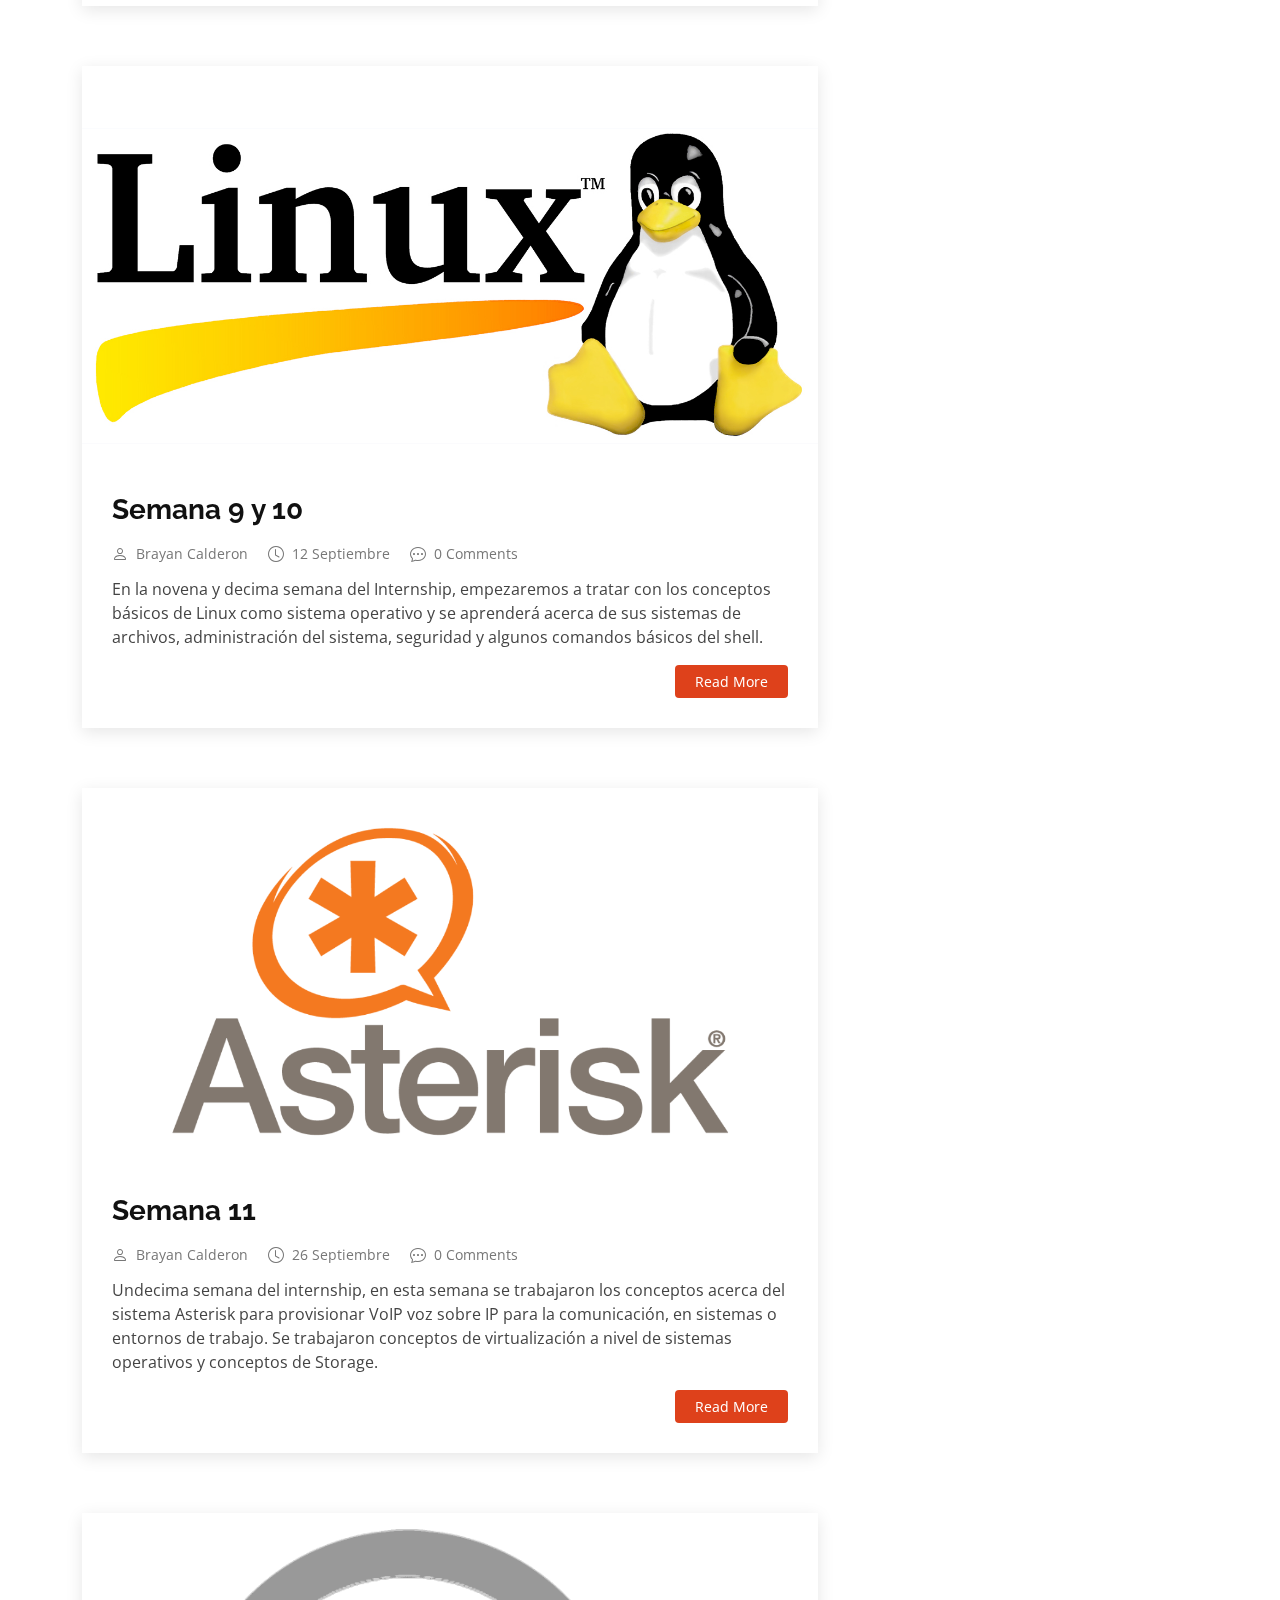
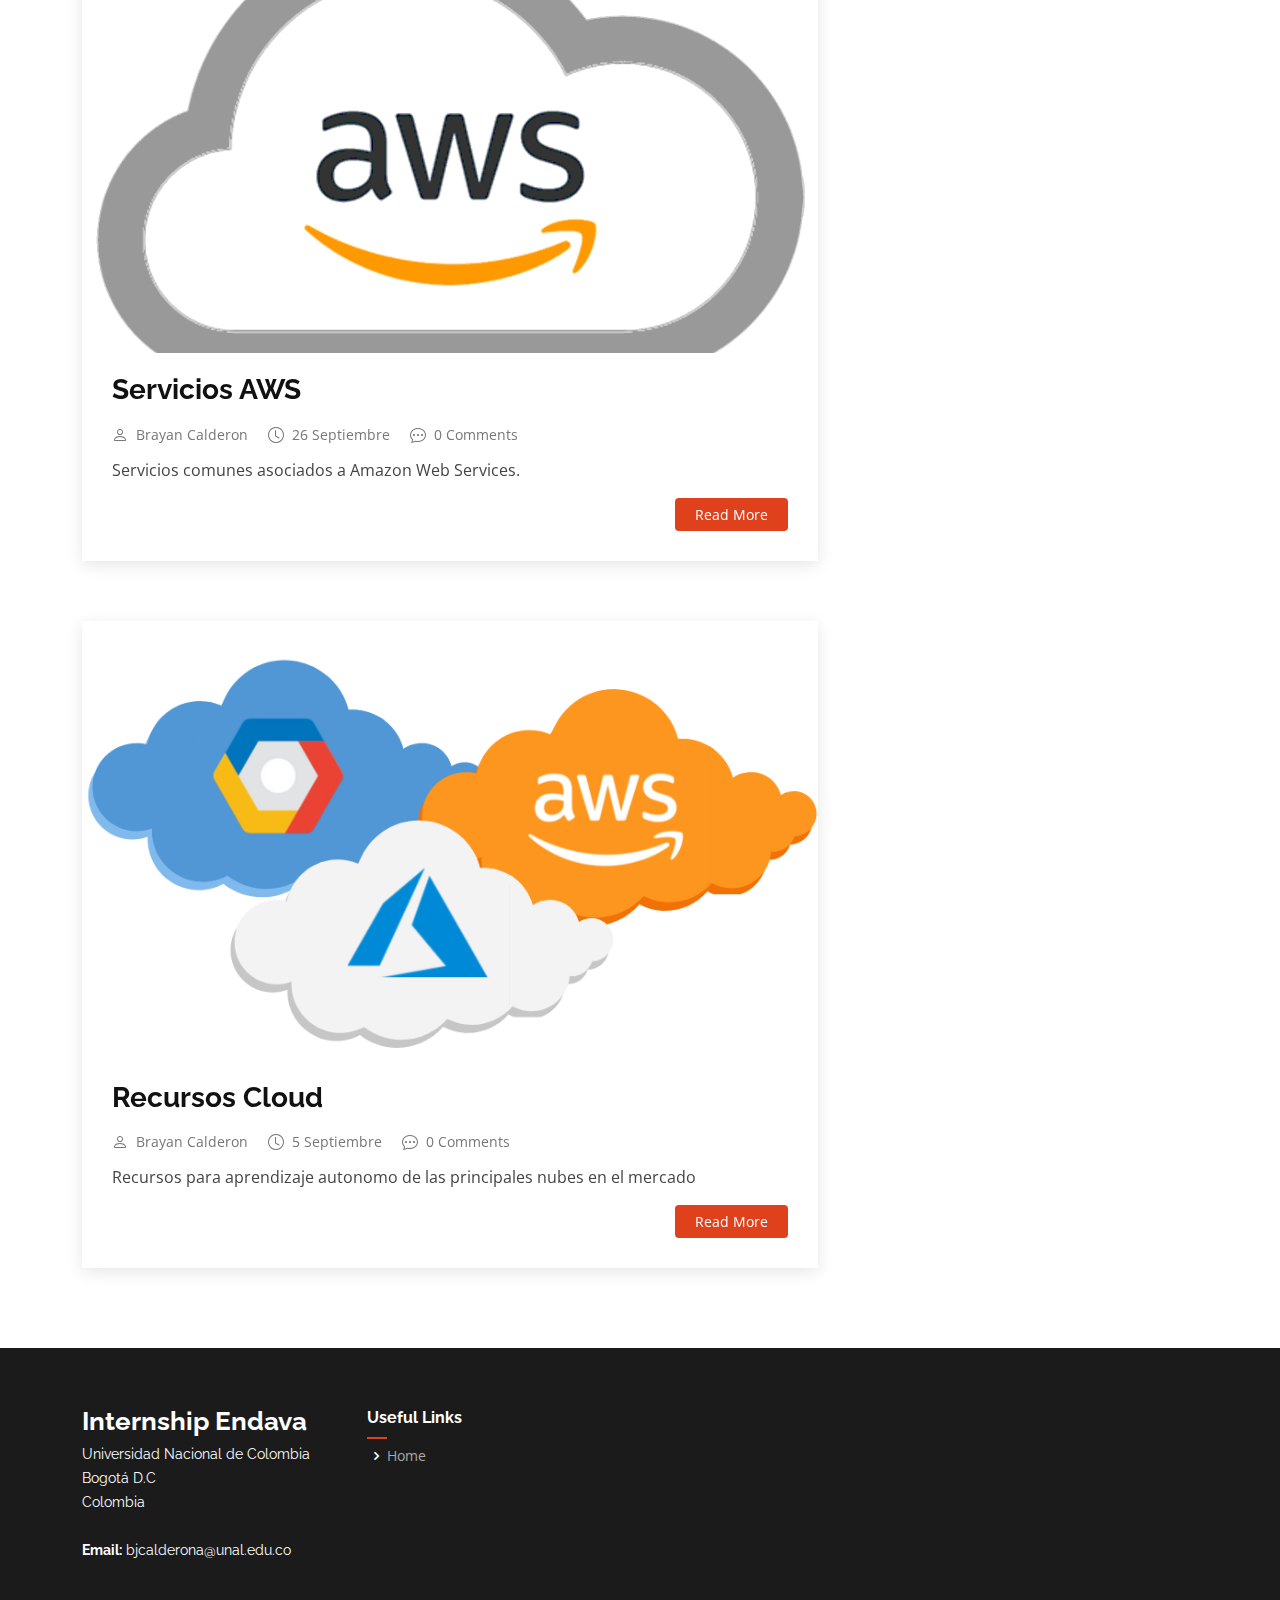
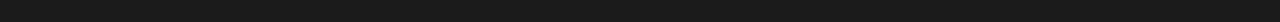
==== commit 20af5940: "Added week 9-10-11 and Compute services on AWS" ====
--- a/blog.html
+++ b/blog.html
@@ -275,10 +275,12 @@
               <div class="entry-meta">
                 <ul>
                   <li class="d-flex align-items-center"><i class="bi bi-person"></i> <a href="blog-single.html">Brayan Calderon</a></li>
-                  <li class="d-flex align-items-center"><i class="bi bi-clock"></i> <a href="blog-single.html"><time datetime="2022-06-22">22 Agosto</time></a></li>
-                  <li class="d-flex align-items-center"><i class="bi bi-chat-dots"></i> <a href="blog-single.html">0 Comments</a></li>
-                </ul>
-              </div>
+                  <li class="d-flex align-items-center"><i class="bi bi-clock"></i> <a href="blog-single.html"><time datetime="2022-07-05">5 Septiembre</time></a></li>
+                  <li class="d-flex align-items-center"><i class="bi bi-chat-dots"></i> <a href="blog-single.html">0 Comments</a></li>
+                </ul>
+              </div>
+
+              
 
               <div class="entry-content">
                 <p>
@@ -293,6 +295,106 @@
             </article><!-- End blog entry -->
 
 
+            <article class="entry">
+
+              <div class="entry-img">
+                <img src="assets/img/blog/week9/linux.jpg" alt="" class="img-fluid">
+              </div>
+
+              <h2 class="entry-title">
+                <a href="weeks/week9.html">Semana 9 y 10 </a>
+              </h2>
+
+              <div class="entry-meta">
+                <ul>
+                  <li class="d-flex align-items-center"><i class="bi bi-person"></i> <a href="blog-single.html">Brayan Calderon</a></li>
+                  <li class="d-flex align-items-center"><i class="bi bi-clock"></i> <a href="blog-single.html"><time datetime="2022-07-12">12 Septiembre</time></a></li>
+                  <li class="d-flex align-items-center"><i class="bi bi-chat-dots"></i> <a href="blog-single.html">0 Comments</a></li>
+                </ul>
+              </div>
+
+              
+
+              <div class="entry-content">
+                <p>
+                  En la novena y decima semana del Internship, empezaremos a tratar con los conceptos básicos de Linux como sistema operativo y se aprenderá acerca de 
+                  sus sistemas de archivos, administración del sistema, seguridad y algunos comandos básicos del shell.                  
+                </p>
+                <div class="read-more">
+                  <a href="weeks/week9.html">Read More</a>
+                </div>
+              </div>
+
+            </article><!-- End blog entry -->
+
+
+            <article class="entry">
+
+              <div class="entry-img">
+                <img src="assets/img/blog/week10/asterisk.png" alt="" class="img-fluid">
+              </div>
+
+              <h2 class="entry-title">
+                <a href="weeks/week11.html">Semana 11</a>
+              </h2>
+
+              <div class="entry-meta">
+                <ul>
+                  <li class="d-flex align-items-center"><i class="bi bi-person"></i> <a href="blog-single.html">Brayan Calderon</a></li>
+                  <li class="d-flex align-items-center"><i class="bi bi-clock"></i> <a href="blog-single.html"><time datetime="2022-07-26">26 Septiembre</time></a></li>
+                  <li class="d-flex align-items-center"><i class="bi bi-chat-dots"></i> <a href="blog-single.html">0 Comments</a></li>
+                </ul>
+              </div>
+
+              
+
+              <div class="entry-content">
+                <p>
+                  Undecima semana del internship, en esta semana se trabajaron los conceptos acerca del sistema Asterisk para provisionar VoIP voz sobre IP para la comunicación, 
+                  en sistemas o entornos de trabajo. Se trabajaron conceptos de virtualización a nivel de sistemas operativos y conceptos de Storage.                  
+                </p>
+                <div class="read-more">
+                  <a href="weeks/week11.html">Read More</a>
+                </div>
+              </div>
+
+            </article><!-- End blog entry -->
+
+            
+
+
+
+
+            <article class="entry">
+
+              <div class="entry-img">
+                <img src="assets/img/blog/resources/aws.png" alt="" class="img-fluid">
+              </div>
+
+              <h2 class="entry-title">
+                <a href="weeks/practitioner.html">Servicios AWS</a>
+              </h2>
+
+              <div class="entry-meta">
+                <ul>
+                  <li class="d-flex align-items-center"><i class="bi bi-person"></i> <a href="blog-single.html">Brayan Calderon</a></li>
+                  <li class="d-flex align-items-center"><i class="bi bi-clock"></i> <a href="blog-single.html"><time datetime="2022-07-26">26 Septiembre</time></a></li>
+                  <li class="d-flex align-items-center"><i class="bi bi-chat-dots"></i> <a href="blog-single.html">0 Comments</a></li>
+                </ul>
+              </div>
+
+              
+
+              <div class="entry-content">
+                <p>
+                  Servicios comunes asociados a Amazon Web Services.                 
+                </p>
+                <div class="read-more">
+                  <a href="weeks/practitioner.html">Read More</a>
+                </div>
+              </div>
+
+            </article><!-- End blog entry -->
 
 
             <article class="entry">
